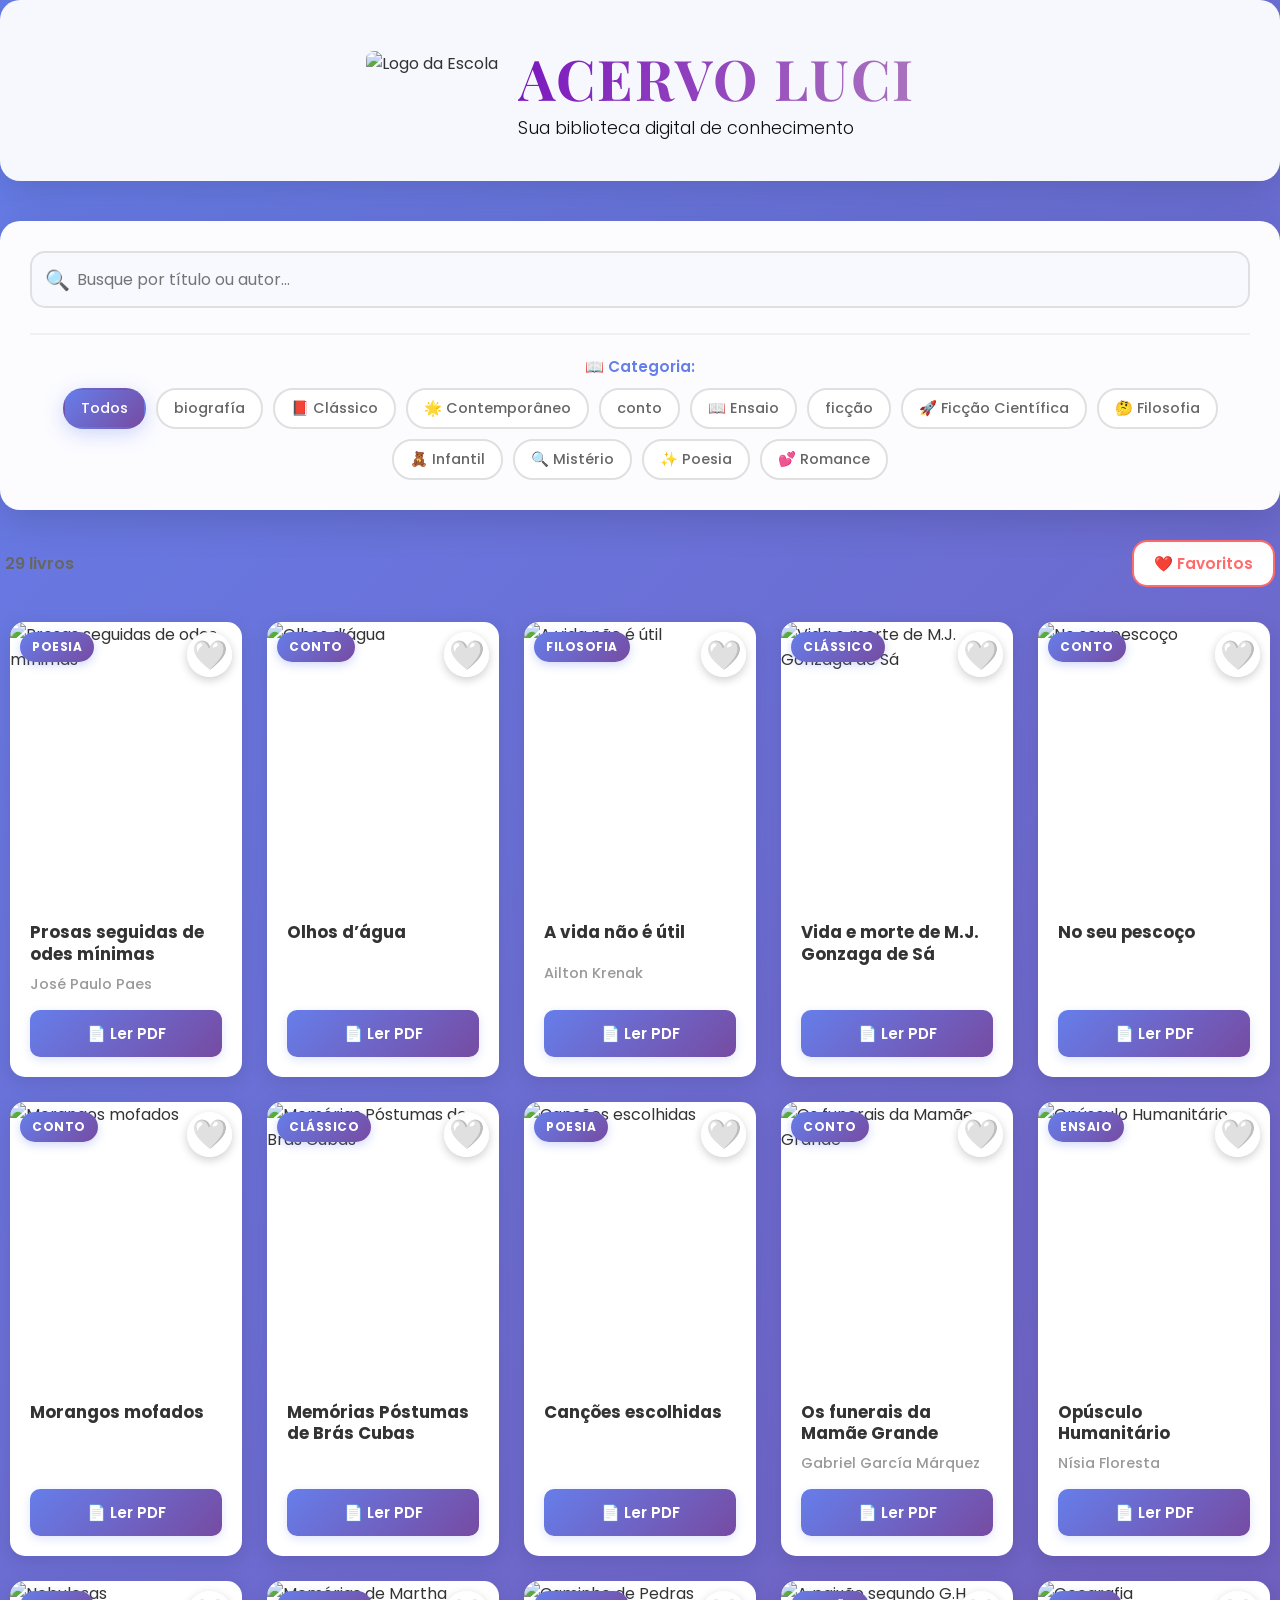
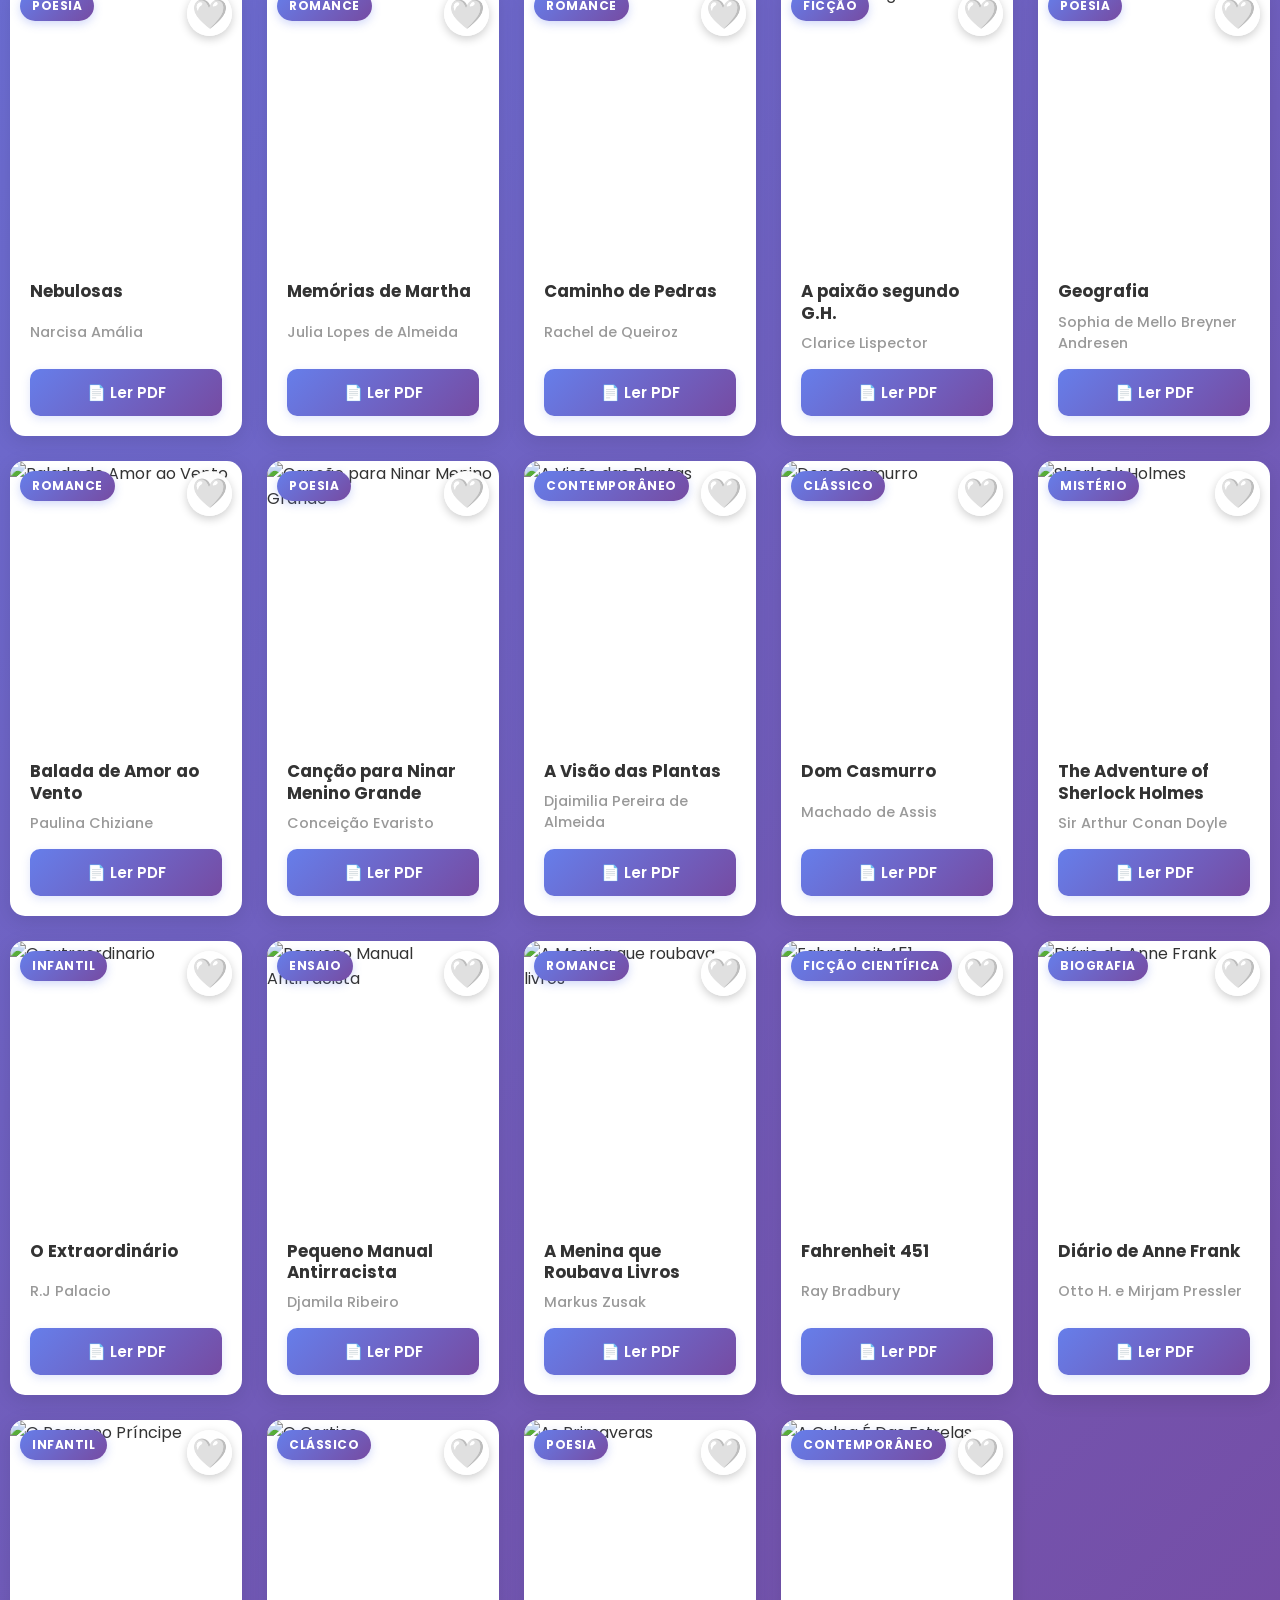
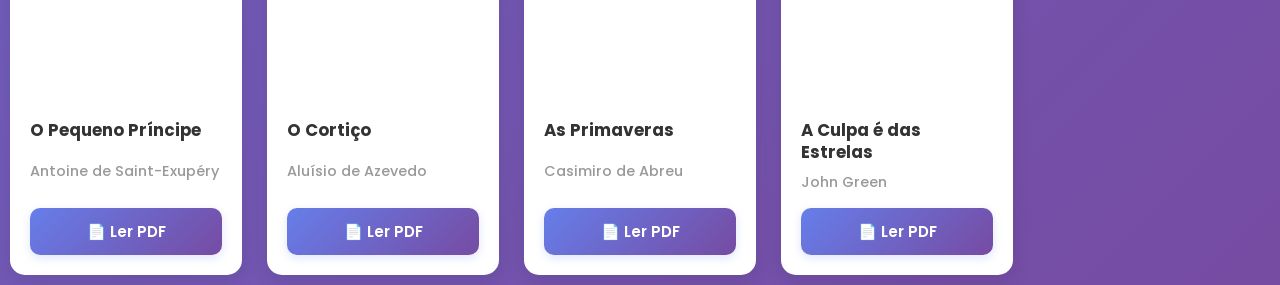
==== index.html @ 34fef502 "Add files via upload" ====
<!DOCTYPE html>
<html lang="pt-br">
  <head>
    <meta charset="UTF-8" />
    <meta name="viewport" content="width=device-width, initial-scale=1.0" />
    <title>Acervo LUCI</title>
    <link rel="preconnect" href="https://fonts.googleapis.com">
    <link rel="preconnect" href="https://fonts.gstatic.com" crossorigin>
    <link href="https://fonts.googleapis.com/css2?family=Poppins:wght@300;400;600;700&family=Playfair+Display:wght@700&display=swap" rel="stylesheet">
    <link rel="stylesheet" href="style.css">
  </head>

  <body>
  <header>
    <div class="header-content">
      
      <img src="https://raw.githubusercontent.com/nicolas-vianapjl/Acervo-Luci/refs/heads/main/Gemini_Generated_Image_53huyq53huyq53hu%20-%20Editado.png" alt="Logo da Escola" class="logo-escola">
      
      <div class="header-text">
        <h1>ACERVO LUCI</h1>
        <p class="subtitle">Sua biblioteca digital de conhecimento</p>
      </div>
    </div>
  </header>

    <main id="main-content">
      <div id="search-filters-container">
        <div id="pp">
          <label for="ph" style="display: none;">Buscar livro</label>
          <span class="search-icon">🔍</span>
          <input type="search" id="ph" placeholder="Busque por título ou autor..." />
        </div>

        <div class="filters-section">
          <div class="filter-group">
            <label>📖 Categoria:</label>
            <div id="category-filters" class="filter-buttons">
              <button class="filter-btn active" data-category="all">Todos</button>
            </div>
          </div>
        </div>
      </div>

      <div id="results-info">
        <span id="results-count">12 livros</span>
        <div class="view-toggle">
          <button id="favorites-toggle" class="favorites-btn">❤️ Favoritos</button>
        </div>
      </div>

      <div class="container-acervo" id="books-container">
        <div class="livro-card" data-category="poesia" data-titulo="Prosas seguidas de odes mínimas" data-autor="José Paulo Paes">
          <button class="favorite-btn">🤍</button>
          <span class="category-badge">Poesia</span>
          <img src="https://m.media-amazon.com/images/I/71EYz0uRGwL._SY522_.jpg" alt="Prosas seguidas de odes mínimas" />
          <div class="livro-info">
            <h3>Prosas seguidas de odes mínimas</h3>
            <p class="author">José Paulo Paes</p>
            <a href="leitor.html?livro=prosas-odes-minimas">
              <button class="pdf-btn">📄 Ler PDF</button>
            </a>
          </div>
        </div>
        
        <div class="livro-card" data-category="conto" data-titulo="Olhos d’água" data-autor="Conceição Evaristo">
          <button class="favorite-btn">🤍</button>
          <span class="category-badge">Conto</span>
          <img src="https://m.media-amazon.com/images/I/414ql7ItreL._SX342_SY445_ML2_.jpg" alt="Olhos d’água" />
          <div class="livro-info">
            <h3>Olhos d’água</h3>
            <a href="leitor.html?livro=olhos-dagua">
              <button class="pdf-btn">📄 Ler PDF</button>
            </a>
          </div>
        </div>
        
        <div class="livro-card" data-category="filosofia" data-titulo="A vida não é útil" data-autor="Ailton Krenak">
          <button class="favorite-btn">🤍</button>
          <span class="category-badge">Filosofia</span>
          <img src="https://m.media-amazon.com/images/I/61psKhD4wfL._SY522_.jpg" alt="A vida não é útil" />
          <div class="livro-info">
            <h3>A vida não é útil</h3>
            <p class="author">Ailton Krenak</p>
            <a href="leitor.html?livro=vida-nao-util">
              <button class="pdf-btn">📄 Ler PDF</button>
            </a>
            </a>
          </div>
        </div>
        
        <div class="livro-card" data-category="clássico" data-titulo="Vida e morte de M.J. Gonzaga de Sá" data-autor="Lima Barreto">
          <button class="favorite-btn">🤍</button>
          <span class="category-badge">Clássico</span>
          <img src="https://m.media-amazon.com/images/I/41R0T+xKAeL._SY445_SX342_ML2_.jpg" alt="Vida e morte de M.J. Gonzaga de Sá" />
          <div class="livro-info">
            <h3>Vida e morte de M.J. Gonzaga de Sá</h3>
            <a href="leitor.html?livro=gonzaga-de-sa">
              <button class="pdf-btn">📄 Ler PDF</button>
            </a>
          </div>
        </div>
        
        <div class="livro-card" data-category="conto" data-titulo="No seu pescoço" data-autor="Chimamanda Ngozi Adichie">
          <button class="favorite-btn">🤍</button>
          <span class="category-badge">Conto</span>
          <img src="https://m.media-amazon.com/images/I/61GuJhsy3TL._SY522_.jpg" alt="No seu pescoço" />
          <div class="livro-info">
            <h3>No seu pescoço</h3>
            <a href="leitor.html?livro=no-seu-pescoco">
              <button class="pdf-btn">📄 Ler PDF</button>
            </a>
          </div>
        </div>
        
        <div class="livro-card" data-category="conto" data-titulo="Morangos mofados" data-autor="Caio Fernando Abreu">
          <button class="favorite-btn">🤍</button>
          <span class="category-badge">Conto</span>
          <img src="https://guiadoestudante.abril.com.br/wp-content/uploads/sites/4/2024/04/morangos-mofados.jpg?quality=70&strip=info&w=1000" alt="Morangos mofados" />
          <div class="livro-info">
            <h3>Morangos mofados</h3>
            <a href="leitor.html?livro=morangos-mofados">
              <button class="pdf-btn">📄 Ler PDF</button>
              </a>
          </div>
        </div>
        
        <div class="livro-card" data-category="clássico" data-titulo="Memórias Póstumas de Brás Cubas" data-autor="Machado de Assis">
          <button class="favorite-btn">🤍</button>
          <span class="category-badge">Clássico</span>
          <img src="https://m.media-amazon.com/images/I/71OL9RU2tJL._SY522_.jpg" alt="Memórias Póstumas de Brás Cubas" />
          <div class="livro-info">
            <h3>Memórias Póstumas de Brás Cubas</h3>
            <a href="leitor.html?livro=bras-cubas">
              <button class="pdf-btn">📄 Ler PDF</button>
              </a>
          </div>
        </div>
        
        <div class="livro-card" data-category="poesia" data-titulo="Canções escolhidas" data-autor="Paulo César Pinheiro">
          <button class="favorite-btn">🤍</button>
          <span class="category-badge">Poesia</span>
          <img src="https://blogger.googleusercontent.com/img/b/R29vZ2xl/AVvXsEj6E2V04zqQy1jITueHRdzxk3H5sryBW9v0XUooX6wiLcQIoKjZzTZvF1lUgK1qDGdLb1Cmx6-K8kFuiO_wo1pJ5368hrJPIP1veSXcQ6vc3ikN5c52pB8bfjhSaOAhiSF5ObWSO9JIfykID6aYvug18quOzzNnpCyr6x8hwkOmXm44-6HXS7tnEj1VfT4/w1200-h630-p-k-no-nu/Can%C3%A7%C3%B5es%20Escolhida%20-%20Cartola.png" alt="Canções escolhidas" />
          <div class="livro-info">
            <h3>Canções escolhidas</h3>
            <a href="leitor.html?livro=cancoes-escolhidas">
              <button class="pdf-btn">📄 Ler PDF</button>
              </a>
          </div>
        </div>
        
        <div class="livro-card" data-category="conto" data-titulo="Os funerais da Mamãe Grande" data-autor="Gabriel García Márquez">
          <button class="favorite-btn">🤍</button>
          <span class="category-badge">Conto</span>
          <img src="https://m.media-amazon.com/images/I/51Fi3zztN9L._SY445_SX342_QL70_ML2_.jpg" alt="Os funerais da Mamãe Grande" />
          <div class="livro-info">
            <h3>Os funerais da Mamãe Grande</h3>
            <p class="author">Gabriel García Márquez</p>
            <button class="pdf-btn">📄 Ler PDF</button>
          </div>
        </div>

        <div class="livro-card" data-category="ensaio" data-titulo="Opúsculo Humanitário" data-autor="Nísia Floresta">
          <button class="favorite-btn">🤍</button>
          <span class="category-badge">Ensaio</span>
          <img src="https://m.media-amazon.com/images/I/610aNquhBNL._SY522_.jpg" alt="Opúsculo Humanitário" />
          <div class="livro-info">
            <h3>Opúsculo Humanitário</h3>
            <p class="author">Nísia Floresta</p>
            <button class="pdf-btn">📄 Ler PDF</button>
          </div>
        </div>
        
        <div class="livro-card" data-category="poesia" data-titulo="Nebulosas" data-autor="Narcisa Amália">
          <button class="favorite-btn">🤍</button>
          <span class="category-badge">Poesia</span>
          <img src="https://m.media-amazon.com/images/I/61m7VGxYw9L._SY522_.jpg" alt="Nebulosas" />
          <div class="livro-info">
            <h3>Nebulosas</h3>
            <p class="author">Narcisa Amália</p>
            <button class="pdf-btn">📄 Ler PDF</button>
          </div>
        </div>
        
        <div class="livro-card" data-category="romance" data-titulo="Memórias de Martha" data-autor="Julia Lopes de Almeida">
          <button class="favorite-btn">🤍</button>
          <span class="category-badge">Romance</span>
          <img src="https://m.media-amazon.com/images/I/81Aw9rKdNuL._SY522_.jpg" alt="Memórias de Martha" />
          <div class="livro-info">
            <h3>Memórias de Martha</h3>
            <p class="author">Julia Lopes de Almeida</p>
            <button class="pdf-btn">📄 Ler PDF</button>
          </div>
        </div>
        
        <div class="livro-card" data-category="romance" data-titulo="Caminho de Pedras" data-autor="Rachel de Queiroz">
          <button class="favorite-btn">🤍</button>
          <span class="category-badge">Romance</span>
          <img src="https://m.media-amazon.com/images/I/718Cw8G6OmL._SY522_.jpg" alt="Caminho de Pedras" />
          <div class="livro-info">
            <h3>Caminho de Pedras</h3>
            <p class="author">Rachel de Queiroz</p>
            <button class="pdf-btn">📄 Ler PDF</button>
          </div>
        </div>
        
        <div class="livro-card" data-category="ficção" data-titulo="A paixão segundo G.H." data-autor="Clarice Lispector">
          <button class="favorite-btn">🤍</button>
          <span class="category-badge">Ficção</span>
          <img src="https://m.media-amazon.com/images/I/51dK1zKEvGL._SY522_.jpg" alt="A paixão segundo G.H." />
          <div class="livro-info">
            <h3>A paixão segundo G.H.</h3>
            <p class="author">Clarice Lispector</p>
            <button class="pdf-btn">📄 Ler PDF</button>
          </div>
        </div>
        
        <div class="livro-card" data-category="poesia" data-titulo="Geografia" data-autor="Sophia de Mello Breyner Andresen">
          <button class="favorite-btn">🤍</button>
          <span class="category-badge">Poesia</span>
          <img src="https://m.media-amazon.com/images/I/41qz+Qsw8tL.jpg" alt="Geografia" />
          <div class="livro-info">
            <h3>Geografia</h3>
            <p class="author">Sophia de Mello Breyner Andresen</p>
            <button class="pdf-btn">📄 Ler PDF</button>
          </div>
        </div>
        
        <div class="livro-card" data-category="romance" data-titulo="Balada de Amor ao Vento" data-autor="Paulina Chiziane">
          <button class="favorite-btn">🤍</button>
          <span class="category-badge">Romance</span>
          <img src="https://m.media-amazon.com/images/I/41a2mUvekiL._SY445_SX342_ML2_.jpg" alt="Balada de Amor ao Vento" />
          <div class="livro-info">
            <h3>Balada de Amor ao Vento</h3>
            <p class="author">Paulina Chiziane</p>
            <button class="pdf-btn">📄 Ler PDF</button>
          </div>
        </div>
        
        <div class="livro-card" data-category="poesia" data-titulo="Canção para Ninar Menino Grande" data-autor="Conceição Evaristo">
          <button class="favorite-btn">🤍</button>
          <span class="category-badge">Poesia</span>
          <img src="https://m.media-amazon.com/images/I/61u-HWzo8nL._SY522_.jpg" alt="Canção para Ninar Menino Grande" />
          <div class="livro-info">
            <h3>Canção para Ninar Menino Grande</h3>
            <p class="author">Conceição Evaristo</p>
            <button class="pdf-btn">📄 Ler PDF</button>
          </div>
        </div>
        
        <div class="livro-card" data-category="contemporâneo" data-titulo="A Visão das Plantas" data-autor="Djaimilia Pereira de Almeida">
          <button class="favorite-btn">🤍</button>
          <span class="category-badge">Contemporâneo</span>
          <img src="https://imgv2-2-f.scribdassets.com/img/document/846645757/original/b210e60fa5/1?v=1" alt="A Visão das Plantas" />
          <div class="livro-info">
            <h3>A Visão das Plantas</h3>
            <p class="author">Djaimilia Pereira de Almeida</p>
            <button class="pdf-btn">📄 Ler PDF</button>
          </div>
        </div>
      <div class="livro-card" data-category="clássico" data-titulo="Dom Casmurro" data-autor="Machado de Assis">
        <button class="favorite-btn" title="Adicionar aos favoritos">🤍</button>
        <span class="category-badge">Clássico</span>
        <img src="https://tocalivros.s3.amazonaws.com/images/audiolivros/200/d/o/dom-casmurro-machado-de-assis-1048332.jpg" alt="Dom Casmurro" />
        <div class="livro-info">
          <h3>Dom Casmurro</h3>
          <p class="author">Machado de Assis</p>
          <a href="https://www.curso-objetivo.br/vestibular/assets/download/obras-literarias/machado-de-assis/dom-casmurro.pdf" target="_blank">
            <button class="pdf-btn">📄 Ler PDF</button>
          </a>
        </div>
      </div>
      <div class="livro-card" data-category="mistério" data-titulo="The Adventure of Sherlock Holmes" data-autor="Sir Arthur Conan Doyle">
        <button class="favorite-btn" title="Adicionar aos favoritos">🤍</button>
        <span class="category-badge">Mistério</span>
        <img src="https://encrypted-tbn0.gstatic.com/images?q=tbn:ANd9GcSGjyhtefrpsByXagOsukD6IX8NjF3xqDlxQw&s" alt="Sherlock Holmes" />
        <div class="livro-info">
          <h3>The Adventure of Sherlock Holmes</h3>
          <p class="author">Sir Arthur Conan Doyle</p>
          <a href="https://kbook.com.br/wp-content/files_mf/asaventurasdesherlockholmes.pdf" target="_blank">
            <button class="pdf-btn">📄 Ler PDF</button>
          </a>
        </div>
      </div>

      <div class="livro-card" data-category="infantil" data-titulo="O Extraordinário" data-autor="R.J Palacio">
        <button class="favorite-btn" title="Adicionar aos favoritos">🤍</button>
        <span class="category-badge">Infantil</span>
        <img src="https://www.baixelivros.com.br/media/2019/04/extraordinario.jpg" alt="O extraordinario" />
        <div class="livro-info">
          <h3>O Extraordinário</h3>
          <p class="author">R.J Palacio</p>
          <a href="https://ima-rs.com.br/wp-content/uploads/2018/11/8o.-ano-Extraordinário-R.-J.-Palacio.pdf" target="_blank">
            <button class="pdf-btn">📄 Ler PDF</button>
          </a>
        </div>
      </div>

      <div class="livro-card" data-category="ensaio" data-titulo="Pequeno Manual Antirracista" data-autor="Djamila Ribeiro">
        <button class="favorite-btn" title="Adicionar aos favoritos">🤍</button>
        <span class="category-badge">Ensaio</span>
        <img src="https://i.zst.com.br/thumbs/12/1/31/1156782445.jpg" alt="Pequeno Manual Antirracista" />
        <div class="livro-info">
          <h3>Pequeno Manual Antirracista</h3>
          <p class="author">Djamila Ribeiro</p>
          <a href="leitor.html?livro=manual-antirracista">
            <button class="pdf-btn">📄 Ler PDF</button>
          </a>
        </div>
      </div>

      <div class="livro-card" data-category="romance" data-titulo="A Menina que Roubava Livros" data-autor="Markus Zusak">
        <button class="favorite-btn" title="Adicionar aos favoritos">🤍</button>
        <span class="category-badge">Romance</span>
        <img src="https://blogger.googleusercontent.com/img/b/R29vZ2xl/AVvXsEh0h_ujij0KriUhcJNrHTpULs_75mDskbeE7jMJbvOXMi7Rm9XZIUa9GW-NegsnRUrozVthF1sMAa5DEbYshGzQzBSTkjyekLuPRIofqTe9l5UI8jUkRQ32d_GkvDqE3FrwgSUPAXK0c3k/s1600/a_menina_que_roubava_livros.jpg" alt="A Menina que roubava livros" />
        <div class="livro-info">
          <h3>A Menina que Roubava Livros</h3>
          <p class="author">Markus Zusak</p>
          <a href="https://docs.google.com/file/d/0BxnyD0AkGuejVWhRRDhCblNHQm8/edit?pli=1&resourcekey=0-d9St1_DH1yXLOODADYHvqA" target="_blank">
            <button class="pdf-btn">📄 Ler PDF</button>
          </a>
        </div>
      </div>

      <div class="livro-card" data-category="ficção-científica" data-titulo="Fahrenheit 451" data-autor="Ray Bradbury">
        <button class="favorite-btn" title="Adicionar aos favoritos">🤍</button>
        <span class="category-badge">Ficção Científica</span>
        <img src="https://m.media-amazon.com/images/I/51tAD6LyZ-L._AC_UF1000,1000_QL80_.jpg" alt="Fahrenheit 451" />
        <div class="livro-info">
          <h3>Fahrenheit 451</h3>
          <p class="author">Ray Bradbury</p>
          <a href="https://letrasufpr.wordpress.com/wp-content/uploads/2016/08/fahrenheit-451-ray-bradbury.pdf" target="_blank">
            <button class="pdf-btn">📄 Ler PDF</button>
          </a>
        </div>
      </div>

      <div class="livro-card" data-category="biografía" data-titulo="Diário de Anne Frank" data-autor="Otto H. e Mirjam Pressler">
        <button class="favorite-btn" title="Adicionar aos favoritos">🤍</button>
        <span class="category-badge">Biografia</span>
        <img src="https://cdn.record.com.br/wp-content/uploads/2019/06/26040055/3954.jpeg" alt="Diário de Anne Frank" />
        <div class="livro-info">
          <h3>Diário de Anne Frank</h3>
          <p class="author">Otto H. e Mirjam Pressler</p>
          <a href="https://konektacommerce.nyc3.cdn.digitaloceanspaces.com/TEXT_SAMPLE_CONTENT/diario-de-anne-frank-edicao-luxo-237862-1.pdf" target="_blank">
            <button class="pdf-btn">📄 Ler PDF</button>
          </a>
        </div>
      </div>


      <div class="livro-card" data-category="infantil" data-titulo="O Pequeno Príncipe" data-autor="Antoine de Saint-Exupéry">
        <button class="favorite-btn" title="Adicionar aos favoritos">🤍</button>
        <span class="category-badge">Infantil</span>
        <img src="https://media3.ubook.com/catalog/ebook-cover-image/1096739/400x600/1096739-2308301211-o-pequeno-principe.jpg" alt="O Pequeno Príncipe" />
        <div class="livro-info">
          <h3>O Pequeno Príncipe</h3>
          <p class="author">Antoine de Saint-Exupéry</p>
          <a href="https://www.angatuba.sp.gov.br/public/admin/globalarq/uploads/files/O%20PEQUENO%20PRÍNCIPE%20-%207º%20ANOS.pdf" target="_blank">
            <button class="pdf-btn">📄 Ler PDF</button>
          </a>
        </div>
      </div>
    

      <div class="livro-card" data-category="clássico" data-titulo="O Cortiço" data-autor="Aluísio de Azevedo">
        <button class="favorite-btn" title="Adicionar aos favoritos">🤍</button>
        <span class="category-badge">Clássico</span>
        <img src="https://www.baixelivros.com.br/media/2020/03/o-cortico.jpg" alt="O Cortiço" />
        <div class="livro-info">
          <h3>O Cortiço</h3>
          <p class="author">Aluísio de Azevedo</p>
          <a href="http://www.culturatura.com.br/obras/O%20Cortiço.pdf" target="_blank">
            <button class="pdf-btn">📄 Ler PDF</button>
          </a>
        </div>
      </div>


      <div class="livro-card" data-category="poesia" data-titulo="As Primaveras" data-autor="Casimiro de Abreu">
        <button class="favorite-btn" title="Adicionar aos favoritos">🤍</button>
        <span class="category-badge">Poesia</span>
        <img src="https://http2.mlstatic.com/D_NQ_NP_2X_804345-MLU74109537228_012024-F.webp" alt="As Primaveras" />
        <div class="livro-info">
          <h3>As Primaveras</h3>
          <p class="author">Casimiro de Abreu</p>
          <a href="http://www.culturatura.com.br/obras/as%20primaveras.pdf" target="_blank">
            <button class="pdf-btn">📄 Ler PDF</button>
          </a>
        </div>
      </div>

      <div class="livro-card" data-category="contemporâneo" data-titulo="A Culpa é das Estrelas" data-autor="John Green">
        <button class="favorite-btn" title="Adicionar aos favoritos">🤍</button>
        <span class="category-badge">Contemporâneo</span>
        <img src="https://upload.wikimedia.org/wikipedia/pt/thumb/a/a9/The_Fault_in_Our_Stars.jpg/250px-The_Fault_in_Our_Stars.jpg" alt="A Culpa É Das Estrelas" />
        <div class="livro-info">
          <h3>A Culpa é das Estrelas</h3>
          <p class="author">John Green</p>
          <a href="https://8cdb81bf10.clvaw-cdnwnd.com/08446dbb9556d3060026f9b3265218ca/200008250-bc78dbc78f/A%20culpa%20é%20das%20Estrelas%20-%20John_Green.pdf" target="_blank">
            <button class="pdf-btn">📄 Ler PDF</button>
          </a>
        </div>
      </div>
      </div>
    </main>

    <div id="notification" class="notification"></div>

    <script src="script.js"></script> 
  </body>
</html>
---- style.css ----
* {
  margin: 0;
  padding: 0;
  box-sizing: border-box;
}

html {
  min-height: 100%;
}

body {
  display: flex;
  flex-direction: column;
  min-height: 100vh;
  margin: 0;
  font-family: "Poppins", sans-serif;
  background: linear-gradient(135deg, #667eea 0%, #764ba2 100%);
  color: #333;
}

.page-wrapper {
  flex: 1;
  padding: 20px;
}

main#main-content {
  flex: 1;
}

footer {
  width: 100%;
  text-align: center;
  padding: 18px 20px;
  background: linear-gradient(to right, #9f74d7, #7e1dde);
  color: #444;
  border-top: 1px solid rgba(0, 0, 0, 0.08);
}

.footer-wrapper {
  display: flex;
  flex-direction: column;
  gap: 4px;
  align-items: center;
  justify-content: center;
  max-width: 1000px;
  margin: 0 auto;
}

.footer-wrapper p {
  margin: 0;
  font-family: "Times New Roman", Times, serif;
  font-size: 1.4rem;
  font-weight: 700;
  color: #0a0a0a;
}

.footer-wrapper span {
  font-size: 0.9rem;
  font-family: cursive;
  color: #0a0a0a;
}

/* HEADER */
header {
  background: rgba(255, 255, 255, 0.95);
  border-radius: 20px;
  padding: 40px 20px;
  margin-bottom: 40px;
  box-shadow: 0 10px 40px rgba(0, 0, 0, 0.15);
  text-align: center;
  backdrop-filter: blur(10px);
}

.header-content h1 {
  font-family: "Playfair Display", serif;
  font-size: clamp(2rem, 5vw, 3.5rem);
  margin-bottom: 10px;
  letter-spacing: 2px;
  background: linear-gradient(to right, #7c19be, #aa73bd); 
  -webkit-background-clip: text;
  background-clip: text;

  
  -webkit-text-fill-color: transparent;
  color: transparent; 
}

.subtitle {
  color: #100f0f;
  font-size: 1.1rem;
  font-weight: 300;
}

/* MAIN CONTENT */
#main-content {
  max-width: 1400px;
  margin: 0 auto;
}

/* SEARCH E FILTERS CONTAINER */
#search-filters-container {
  background: rgba(255, 255, 255, 0.98);
  border-radius: 20px;
  padding: 30px;
  margin-bottom: 30px;
  box-shadow: 0 10px 40px rgba(0, 0, 0, 0.15);
  backdrop-filter: blur(10px);
}

#pp {
  position: relative;
  display: flex;
  align-items: center;
  margin-bottom: 25px;
}

input#ph {
  width: 100%;
  padding: 14px 15px 14px 45px;
  border: 2px solid #e0e0e0;
  border-radius: 15px;
  font-size: 1rem;
  font-family: "Poppins", sans-serif;
  transition: all 0.3s ease;
  background-color: #f8f9ff;
}

input#ph:hover {
  border-color: #667eea;
  box-shadow: 0 5px 20px rgba(102, 126, 234, 0.1);
}

input#ph:focus {
  outline: none;
  border-color: #667eea;
  box-shadow: 0 0 0 4px rgba(102, 126, 234, 0.2);
  background-color: white;
}

.search-icon {
  position: absolute;
  left: 15px;
  font-size: 20px;
  pointer-events: none;
  transition: transform 0.3s ease;
}

input#ph:focus ~ .search-icon,
input#ph:not(:placeholder-shown) ~ .search-icon {
  animation: rotacaoBusca 0.6s ease-in-out;
}

@keyframes rotacaoBusca {
  0% {
    transform: rotate(0deg) scale(1);
  }
  50% {
    transform: rotate(-20deg) scale(1.15);
  }
  100% {
    transform: rotate(0deg) scale(1);
  }
}

/* FILTERS SECTION */
.filters-section {
  display: flex;
  flex-wrap: wrap;
  gap: 30px;
  padding-top: 20px;
  border-top: 2px solid #f0f0f0;
  justify-content: center;
}

.filter-group,
.sort-group {
  display: flex;
  flex-direction: column;
  gap: 10px;
  flex: 1;
  min-width: 250px;
  align-items: center;
}

.filter-group label,
.sort-group label {
  font-weight: 600;
  color: #667eea;
  font-size: 0.95rem;
}

.filter-buttons {
  display: flex;
  flex-wrap: wrap;
  gap: 10px;
  justify-content: center;
}

.filter-btn {
  padding: 8px 16px;
  border: 2px solid #e0e0e0;
  border-radius: 20px;
  background: white;
  color: #666;
  font-family: "Poppins", sans-serif;
  font-weight: 500;
  cursor: pointer;
  transition: all 0.3s ease;
  font-size: 0.9rem;
}

.filter-btn:hover {
  border-color: #667eea;
  color: #667eea;
  transform: translateY(-2px);
}

.filter-btn.active {
  background: linear-gradient(135deg, #667eea 0%, #764ba2 100%);
  color: white;
  border-color: transparent;
  box-shadow: 0 5px 20px rgba(102, 126, 234, 0.3);
}

#sort-select {
  padding: 10px 15px;
  border: 2px solid #e0e0e0;
  border-radius: 10px;
  background: white;
  font-family: "Poppins", sans-serif;
  font-size: 0.95rem;
  cursor: pointer;
  transition: all 0.3s ease;
  color: #333;
}

#sort-select:hover,
#sort-select:focus {
  border-color: #667eea;
  outline: none;
  box-shadow: 0 5px 15px rgba(102, 126, 234, 0.15);
}

/* RESULTS INFO */
#results-info {
  display: flex;
  justify-content: space-between;
  align-items: center;
  margin-bottom: 25px;
  padding: 0 5px;
}

#results-count {
  color: #666;
  font-weight: 600;
  font-size: 1rem;
}

.view-toggle {
  display: flex;
  gap: 10px;
}

.favorites-btn {
  padding: 10px 20px;
  border: 2px solid #ff6b6b;
  border-radius: 15px;
  background: white;
  color: #ff6b6b;
  font-family: "Poppins", sans-serif;
  font-weight: 600;
  cursor: pointer;
  transition: all 0.3s ease;
  font-size: 0.95rem;
}

.favorites-btn:hover {
  background: #ff6b6b;
  color: white;
  box-shadow: 0 5px 20px rgba(255, 107, 107, 0.3);
  transform: translateY(-2px);
}

.favorites-btn.active {
  background: #ff6b6b;
  color: white;
}

/* CONTAINER DE LIVROS */
.container-acervo {
  display: grid;
  grid-template-columns: repeat(auto-fill, minmax(220px, 1fr));
  gap: 25px;
  padding: 10px;
}

/* CARD DE LIVRO */
.livro-card {
  background: white;
  border-radius: 15px;
  overflow: hidden;
  box-shadow: 0 5px 20px rgba(0, 0, 0, 0.1);
  transition: all 0.4s cubic-bezier(0.34, 1.56, 0.64, 1);
  position: relative;
  display: flex;
  flex-direction: column;
  height: 100%;
  cursor: pointer;
}

.livro-card:hover {
  transform: translateY(-12px) scale(1.02);
  box-shadow: 0 15px 40px rgba(102, 126, 234, 0.25);
}

.livro-card:hover img {
  transform: scale(1.1);
  filter: brightness(0.85);
}

/* FAVORITE BUTTON */
.favorite-btn {
  position: absolute;
  top: 10px;
  right: 10px;
  border: none;
  background: rgba(255, 255, 255, 0.95);
  font-size: 1.8rem;
  cursor: pointer;
  border-radius: 50%;
  width: 45px;
  height: 45px;
  display: flex;
  align-items: center;
  justify-content: center;
  z-index: 10;
  transition: all 0.3s ease;
  box-shadow: 0 3px 10px rgba(0, 0, 0, 0.2);
  backdrop-filter: blur(5px);
}

.favorite-btn:hover {
  transform: scale(1.2);
  animation: heartBeat 0.3s ease;
}

.favorite-btn.favorited {
  animation: heartPop 0.4s ease;
}

@keyframes heartBeat {
  0%,
  100% {
    transform: scale(1.2);
  }
  50% {
    transform: scale(1.35);
  }
}

@keyframes heartPop {
  0% {
    transform: scale(0.8);
  }
  50% {
    transform: scale(1.3);
  }
  100% {
    transform: scale(1);
  }
}

/* CATEGORY BADGE */
.category-badge {
  position: absolute;
  top: 10px;
  left: 10px;
  background: linear-gradient(135deg, #667eea 0%, #764ba2 100%);
  color: white;
  padding: 6px 12px;
  border-radius: 20px;
  font-size: 0.75rem;
  font-weight: 700;
  text-transform: uppercase;
  letter-spacing: 0.5px;
  z-index: 5;
  box-shadow: 0 3px 10px rgba(102, 126, 234, 0.3);
}

/* IMAGEM */
.livro-card img {
  width: 100%;
  height: 280px;
  object-fit: cover;
  transition: all 0.4s ease;
}

/* INFO */
.livro-info {
  padding: 20px;
  flex-grow: 1;
  display: flex;
  flex-direction: column;
  justify-content: space-between;
}

.livro-info h3 {
  font-size: 1.05rem;
  color: #333;
  margin-bottom: 8px;
  line-height: 1.3;
  font-weight: 700;
}

.livro-info .author {
  color: #999;
  font-size: 0.9rem;
  margin-bottom: 15px;
  font-weight: 500;
}

.livro-info a {
  text-decoration: none;
}

.pdf-btn {
  width: 100%;
  padding: 12px;
  border: none;
  border-radius: 10px;
  background: linear-gradient(135deg, #667eea 0%, #764ba2 100%);
  color: white;
  font-family: "Poppins", sans-serif;
  font-weight: 600;
  cursor: pointer;
  transition: all 0.3s ease;
  font-size: 0.95rem;
  box-shadow: 0 3px 10px rgba(102, 126, 234, 0.2);
}

.pdf-btn:hover {
  transform: translateY(-3px);
  box-shadow: 0 8px 25px rgba(102, 126, 234, 0.4);
}

.pdf-btn:active {
  transform: translateY(-1px);
}

/* MENSAGEM SEM RESULTADOS */
#sem-resultados,
.no-results {
  grid-column: 1 / -1;
  text-align: center;
  padding: 60px 20px;
  color: #999;
  font-size: 1.2rem;
  background: rgba(255, 255, 255, 0.5);
  border-radius: 15px;
  animation: fadeIn 0.4s ease;
}

@keyframes fadeIn {
  from {
    opacity: 0;
    transform: translateY(10px);
  }
  to {
    opacity: 1;
    transform: translateY(0);
  }
}

/* NOTIFICATION */
.notification {
  position: fixed;
  bottom: 20px;
  right: 20px;
  background: rgba(0, 0, 0, 0.9);
  color: white;
  padding: 15px 25px;
  border-radius: 50px;
  font-weight: 600;
  z-index: 1000;
  opacity: 0;
  transition: all 0.3s ease;
  pointer-events: none;
  box-shadow: 0 5px 20px rgba(0, 0, 0, 0.3);
}

.notification.show {
  opacity: 1;
  animation: slideIn 0.3s ease;
}

@keyframes slideIn {
  from {
    transform: translateX(400px);
  }
  to {
    transform: translateX(0);
  }
}

/* RESPONSIVIDADE */
@media (max-width: 768px) {
  .header-content h1 {
    font-size: 2rem;
  }

  #search-filters-container {
    padding: 20px;
  }

  .filters-section {
    flex-direction: column;
    gap: 15px;
  }

  .filter-group,
  .sort-group {
    min-width: 100%;
  }

  .container-acervo {
    grid-template-columns: repeat(auto-fill, minmax(180px, 1fr));
    gap: 15px;
    padding: 5px;
  }

  .livro-card img {
    height: 240px;
  }

  .livro-info {
    padding: 15px;
  }

  .livro-info h3 {
    font-size: 0.95rem;
  }

  .pdf-btn {
    padding: 10px;
    font-size: 0.9rem;
  }

  #results-info {
    flex-direction: column;
    gap: 15px;
    align-items: flex-start;
  }

  .favorites-btn {
    width: 100%;
  }
}

@media (max-width: 480px) {
  body {
    padding: 10px;
  }

  header {
    padding: 25px 15px;
    border-radius: 15px;
  }

  .header-content h1 {
    font-size: 1.5rem;
  }

  .subtitle {
    font-size: 0.95rem;
  }

  #search-filters-container {
    padding: 15px;
    border-radius: 15px;
  }

  input#ph {
    font-size: 1rem;
    padding: 12px 12px 12px 40px;
  }

  .filter-buttons {
    gap: 8px;
  }

  .filter-btn {
    padding: 6px 12px;
    font-size: 0.85rem;
  }

  .container-acervo {
    grid-template-columns: repeat(auto-fill, minmax(150px, 1fr));
    gap: 12px;
  }

  .livro-card img {
    height: 200px;
  }

  .category-badge {
    font-size: 0.65rem;
    padding: 4px 8px;
  }

  .favorite-btn {
    width: 40px;
    height: 40px;
    font-size: 1.5rem;
  }

  .notification {
    bottom: 10px;
    right: 10px;
    left: 10px;
    padding: 12px 20px;
    font-size: 0.9rem;
  }
}

/* HIDDEN CLASS */
.hidden {
  display: none !important;
}

/* Faz com que o conteúdo do header fique em linha */
.header-content {
  display: flex;
  align-items: center; /* Alinha verticalmente ao centro */
  justify-content: center; /* Centraliza o bloco todo na tela */
  gap: 20px; /* Espaço entre a imagem e o texto */
}

/* Ajusta o tamanho da imagem da escola */
.logo-escola {
  height: 80px; /* Ajuste a altura conforme necessário */
  width: auto; /* Mantém a proporção da imagem */
  border-radius: 8px; /* Opcional: arredonda os cantos */
}

/* Garante que o texto fique empilhado (Título em cima, subtítulo embaixo) */
.header-text {
  display: flex;
  flex-direction: column;
  align-items: flex-start; /* Alinha o texto à esquerda em relação ao logo */
}

/* Remove margens padrão que podem desalinhá-los */
.header-text h1,
.header-text p {
  margin: 0;
}
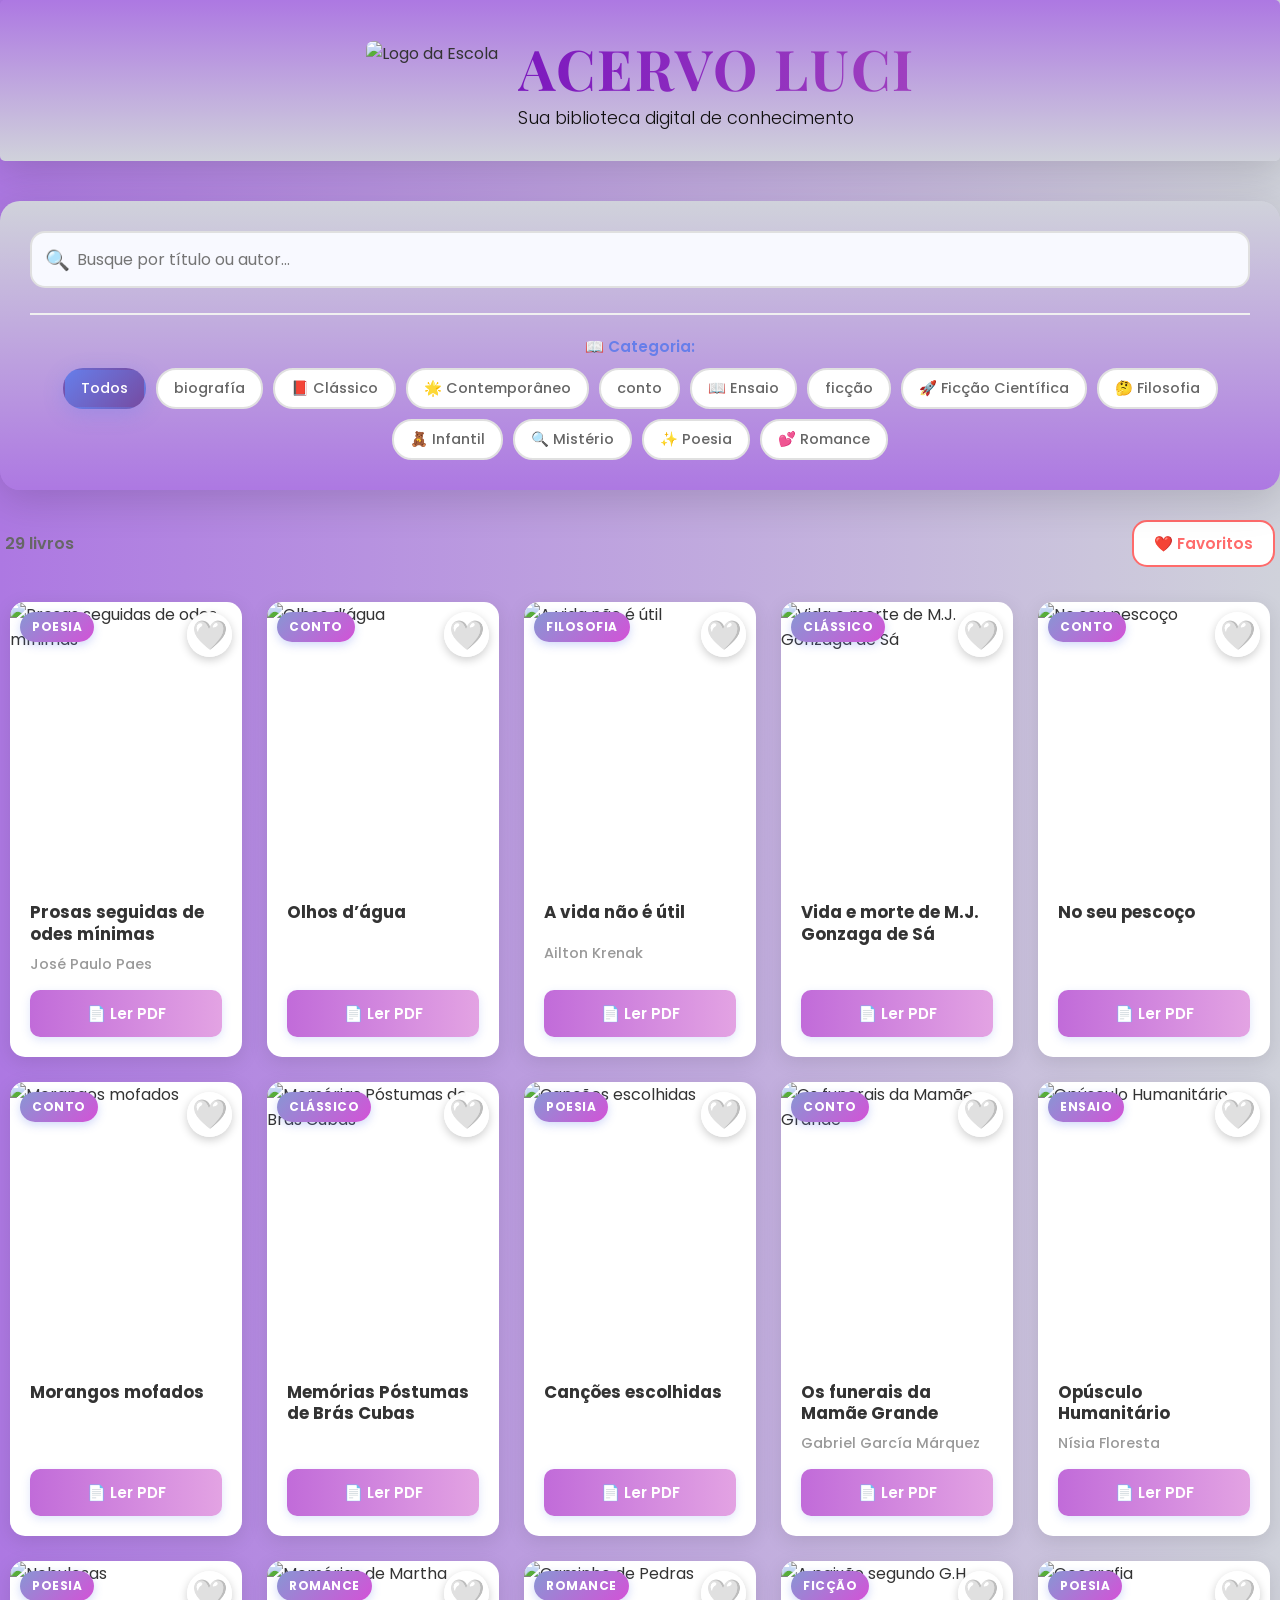
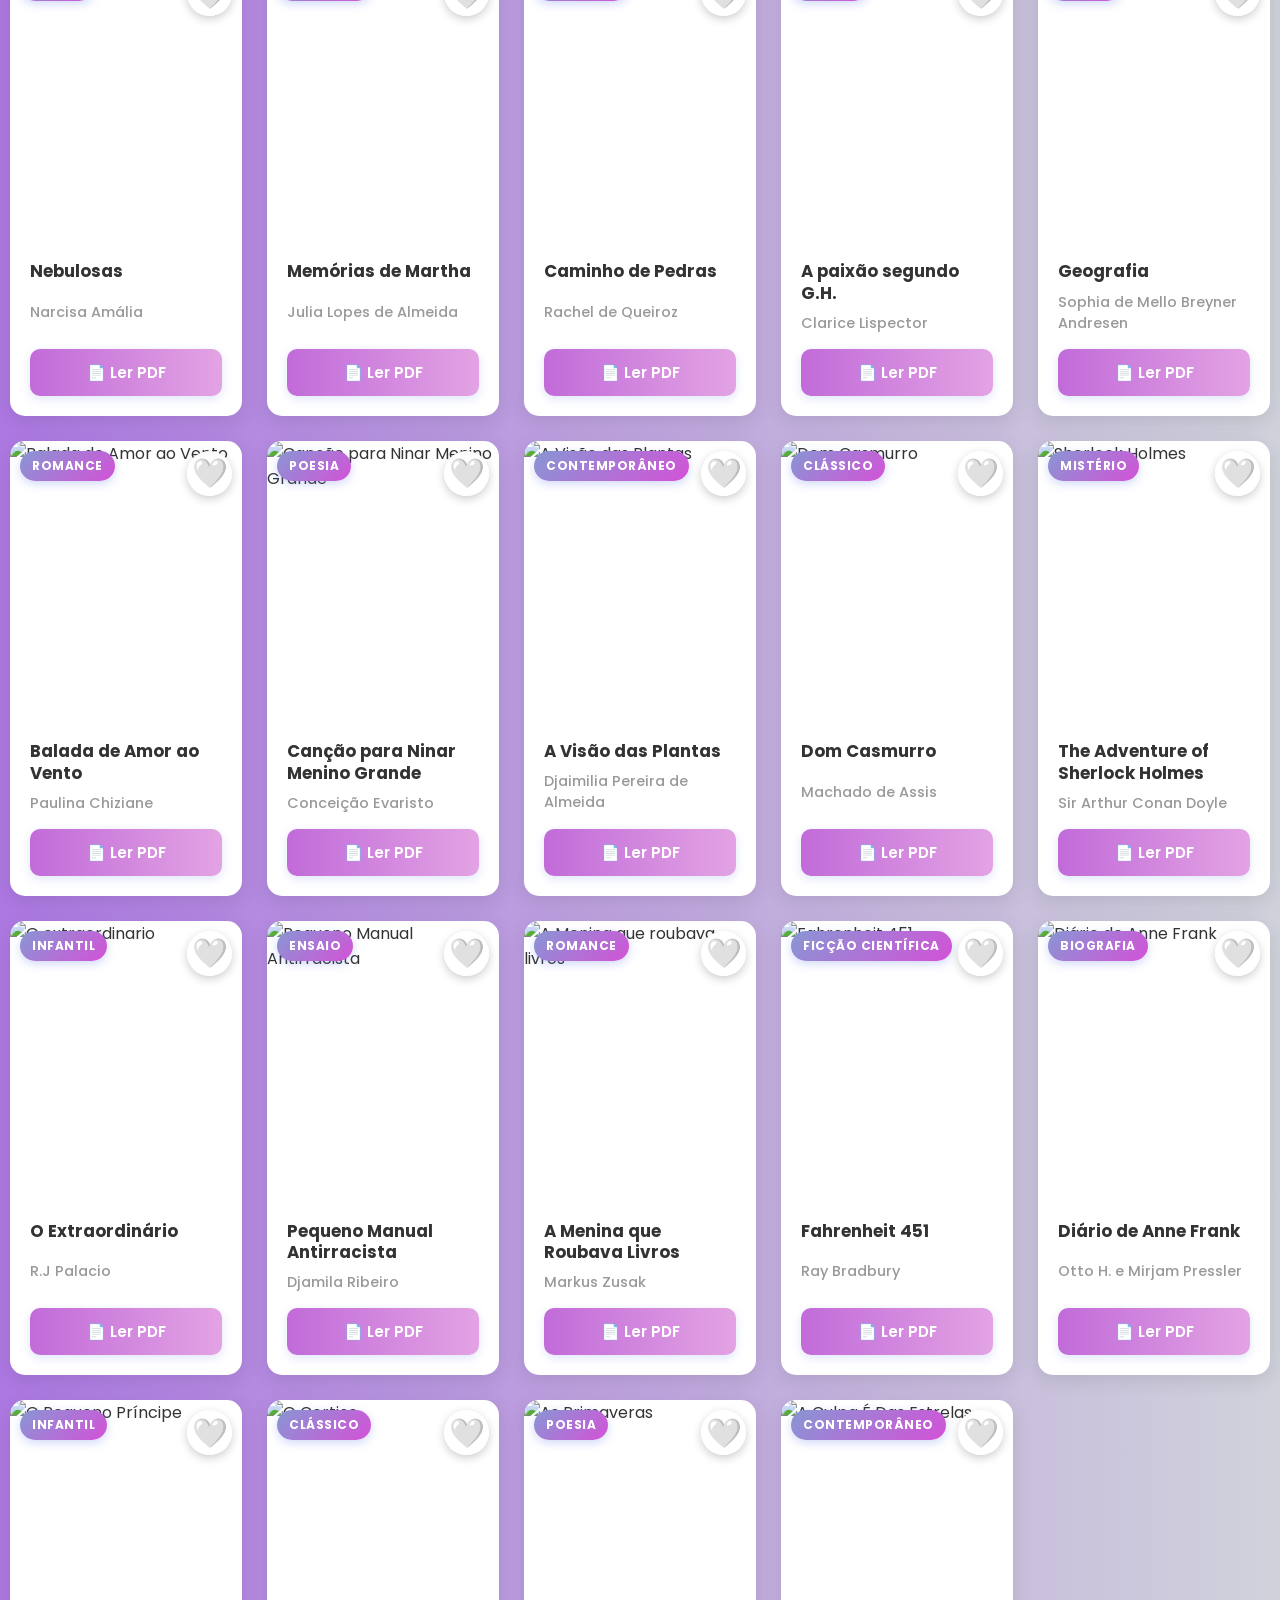
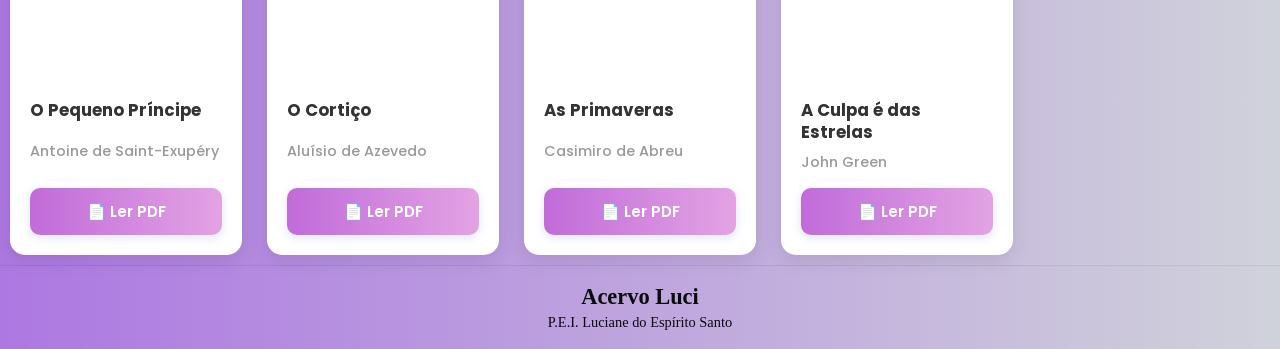
==== commit c3b12fd2: "new design new design" ====
--- a/index.html
+++ b/index.html
@@ -405,6 +405,12 @@
     </main>
 
     <div id="notification" class="notification"></div>
+    <footer>
+      <div class="footer-wrapper">
+        <p>Acervo Luci</p>
+        <span>P.E.I. Luciane do Espírito Santo</span>
+      </div>
+    </footer>
 
     <script src="script.js"></script> 
   </body>
--- a/style.css
+++ b/style.css
@@ -14,7 +14,7 @@
   min-height: 100vh;
   margin: 0;
   font-family: "Poppins", sans-serif;
-  background: linear-gradient(135deg, #667eea 0%, #764ba2 100%);
+  background: linear-gradient(to left, #d0d2db 0%, #ad78e2 100%);
   color: #333;
 }
 
@@ -31,7 +31,7 @@
   width: 100%;
   text-align: center;
   padding: 18px 20px;
-  background: linear-gradient(to right, #9f74d7, #7e1dde);
+  background: linear-gradient(to left, #d0d2db 0%, #ad78e2 100%);
   color: #444;
   border-top: 1px solid rgba(0, 0, 0, 0.08);
 }
@@ -55,16 +55,16 @@
 }
 
 .footer-wrapper span {
-  font-size: 0.9rem;
+  font-size: 0.9rem;  
   font-family: cursive;
   color: #0a0a0a;
 }
 
-/* HEADER */
+/* HEADER */  
 header {
-  background: rgba(255, 255, 255, 0.95);
-  border-radius: 20px;
-  padding: 40px 20px;
+  background: linear-gradient(to top, #d0d2db 0%, #ad78e2 100%);
+  border-radius: 5px;
+  padding: 30px 20px;
   margin-bottom: 40px;
   box-shadow: 0 10px 40px rgba(0, 0, 0, 0.15);
   text-align: center;
@@ -76,7 +76,7 @@
   font-size: clamp(2rem, 5vw, 3.5rem);
   margin-bottom: 10px;
   letter-spacing: 2px;
-  background: linear-gradient(to right, #7c19be, #aa73bd); 
+  background: linear-gradient(to right, #7c19be, #9f40bf); 
   -webkit-background-clip: text;
   background-clip: text;
 
@@ -99,7 +99,7 @@
 
 /* SEARCH E FILTERS CONTAINER */
 #search-filters-container {
-  background: rgba(255, 255, 255, 0.98);
+  background: linear-gradient(to bottom,#d0d2db 0%, #ad78e2 100%);
   border-radius: 20px;
   padding: 30px;
   margin-bottom: 30px;
@@ -195,7 +195,6 @@
   gap: 10px;
   justify-content: center;
 }
-
 .filter-btn {
   padding: 8px 16px;
   border: 2px solid #e0e0e0;
@@ -375,7 +374,7 @@
   position: absolute;
   top: 10px;
   left: 10px;
-  background: linear-gradient(135deg, #667eea 0%, #764ba2 100%);
+  background: linear-gradient(135deg, #8896d4 0%, #d352d7 100%);
   color: white;
   padding: 6px 12px;
   border-radius: 20px;
@@ -428,7 +427,7 @@
   padding: 12px;
   border: none;
   border-radius: 10px;
-  background: linear-gradient(135deg, #667eea 0%, #764ba2 100%);
+  background: linear-gradient(to left, #e3a3e3, #c16bd9 100%);
   color: white;
   font-family: "Poppins", sans-serif;
   font-weight: 600;
@@ -508,6 +507,16 @@
     font-size: 2rem;
   }
 
+  .header-content {
+    flex-direction: column;
+    align-items: center;
+    text-align: center;
+  }
+
+  .header-text {
+    align-items: center;
+  }
+
   #search-filters-container {
     padding: 20px;
   }
@@ -566,12 +575,21 @@
     border-radius: 15px;
   }
 
+  .header-content {
+    justify-content: center;
+  }
+
   .header-content h1 {
     font-size: 1.5rem;
   }
 
   .subtitle {
     font-size: 0.95rem;
+  }
+
+  .header-text {
+    align-items: center;
+    text-align: center;
   }
 
   #search-filters-container {
@@ -594,12 +612,12 @@
   }
 
   .container-acervo {
-    grid-template-columns: repeat(auto-fill, minmax(150px, 1fr));
+    grid-template-columns: 1fr;
     gap: 12px;
   }
 
   .livro-card img {
-    height: 200px;
+    height: 180px;
   }
 
   .category-badge {
@@ -633,6 +651,9 @@
   align-items: center; /* Alinha verticalmente ao centro */
   justify-content: center; /* Centraliza o bloco todo na tela */
   gap: 20px; /* Espaço entre a imagem e o texto */
+  max-width: 1100px;
+  margin: 0 auto;
+  flex-wrap: wrap;
 }
 
 /* Ajusta o tamanho da imagem da escola */
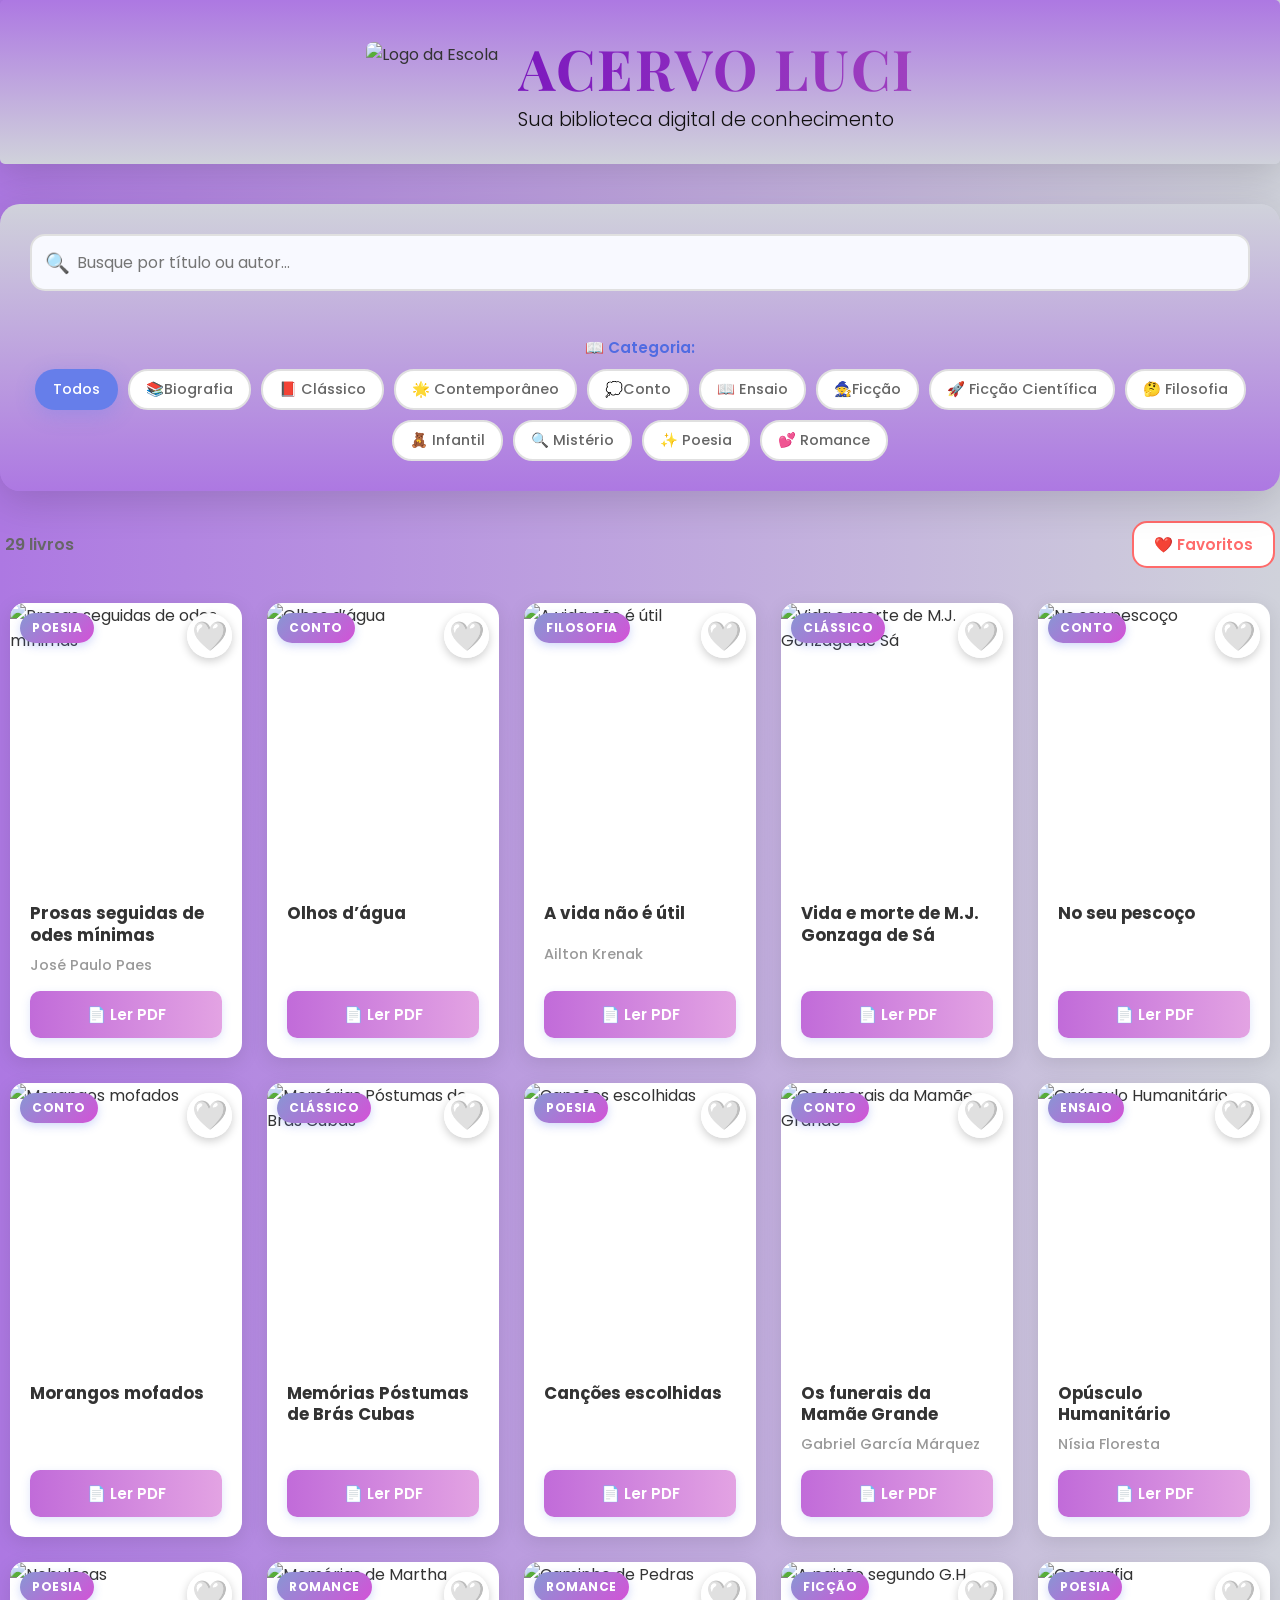
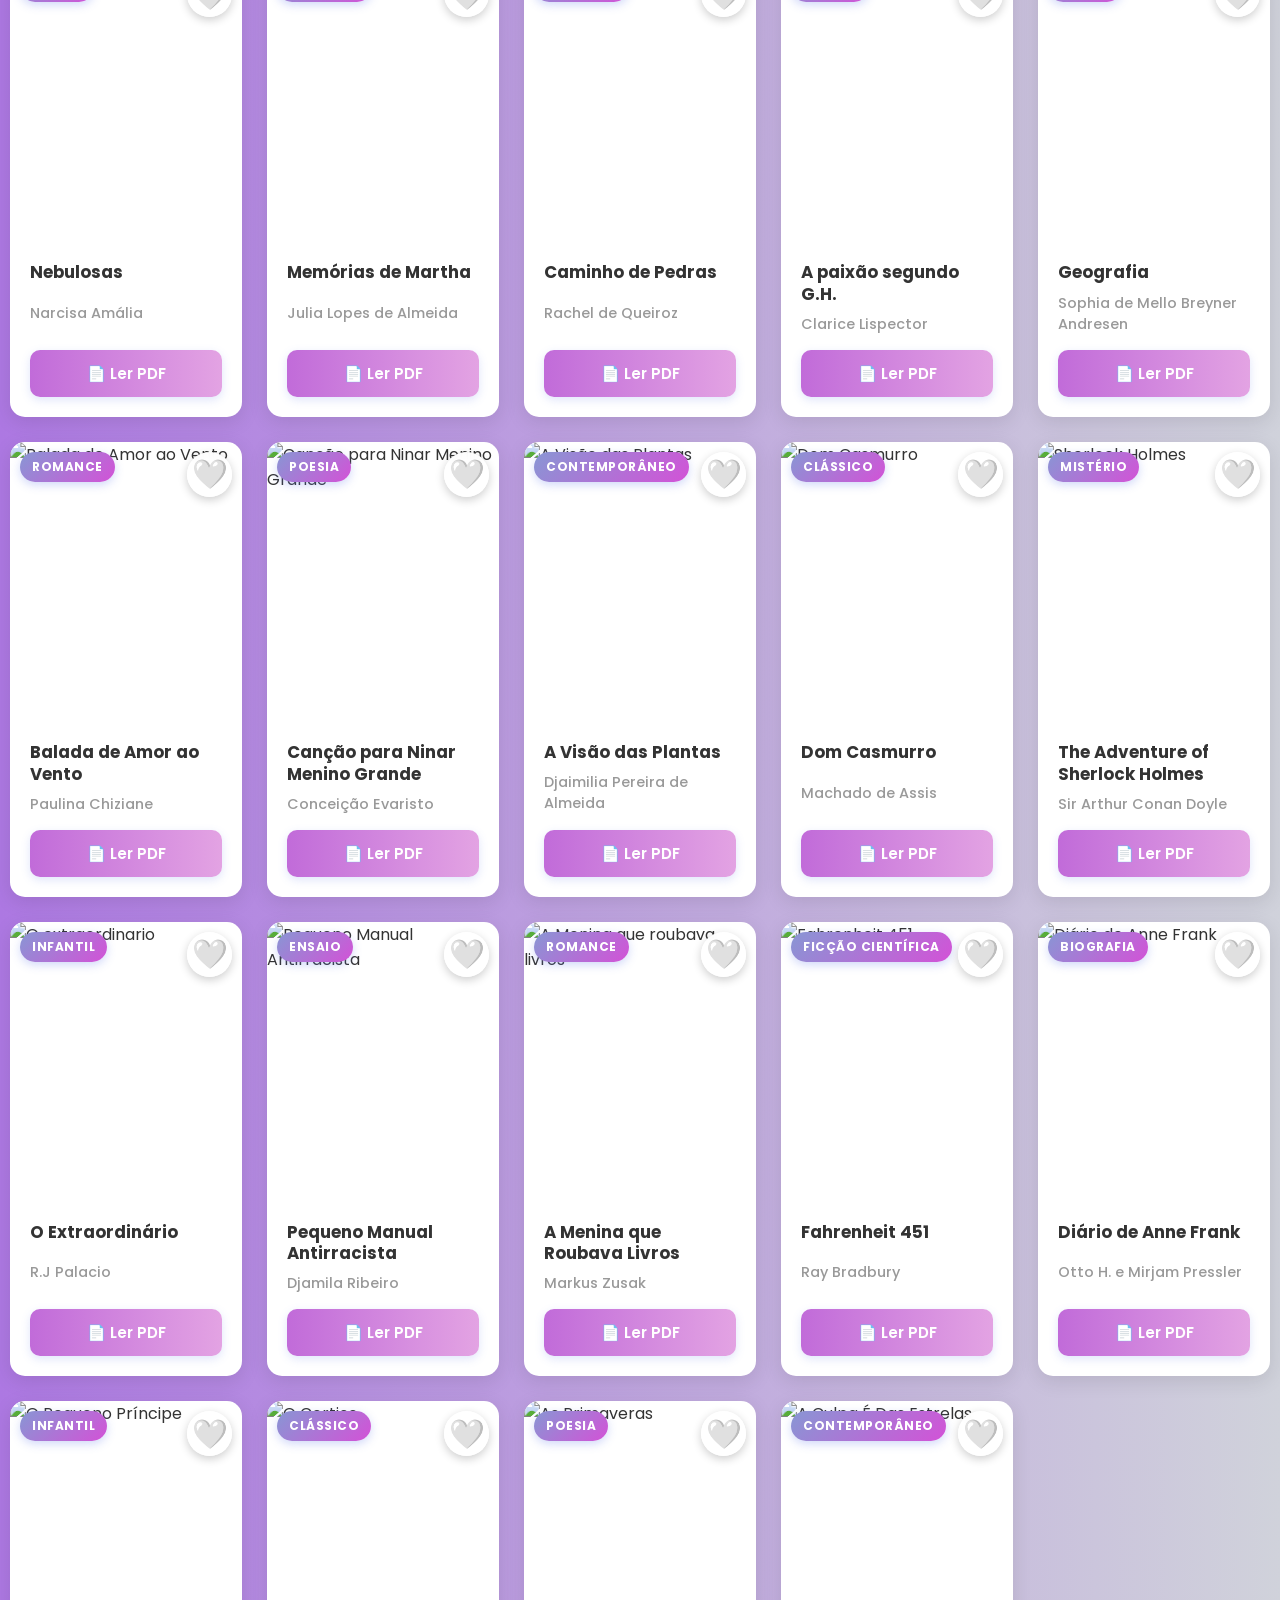
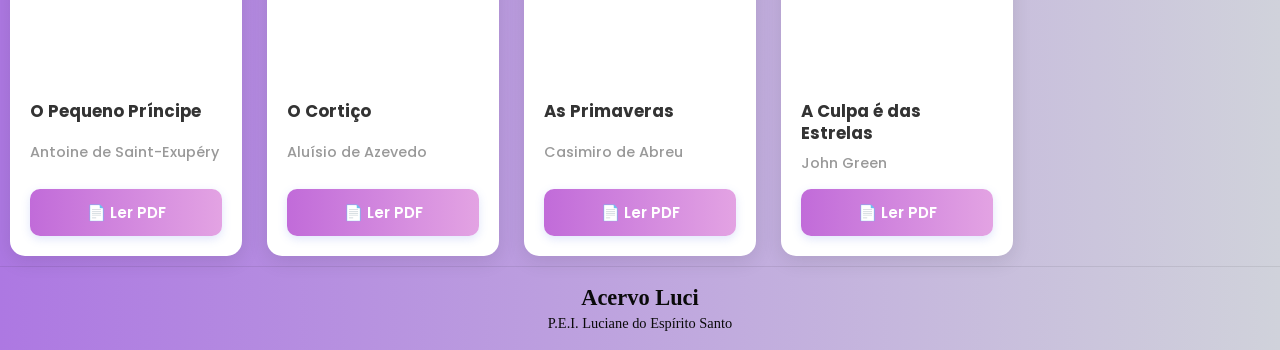
==== commit 0402aca4: "Add files via upload" ====
--- a/index.html
+++ b/index.html
@@ -334,7 +334,7 @@
         </div>
       </div>
 
-      <div class="livro-card" data-category="biografía" data-titulo="Diário de Anne Frank" data-autor="Otto H. e Mirjam Pressler">
+      <div class="livro-card" data-category="biografia" data-titulo="Diário de Anne Frank" data-autor="Otto H. e Mirjam Pressler">
         <button class="favorite-btn" title="Adicionar aos favoritos">🤍</button>
         <span class="category-badge">Biografia</span>
         <img src="https://cdn.record.com.br/wp-content/uploads/2019/06/26040055/3954.jpeg" alt="Diário de Anne Frank" />
--- a/style.css
+++ b/style.css
@@ -87,8 +87,9 @@
 
 .subtitle {
   color: #100f0f;
-  font-size: 1.1rem;
-  font-weight: 300;
+  font-size: 1.2rem;
+  font-weight: 350;
+  
 }
 
 /* MAIN CONTENT */
@@ -126,14 +127,14 @@
 }
 
 input#ph:hover {
-  border-color: #667eea;
+  border-color: #cf83de;
   box-shadow: 0 5px 20px rgba(102, 126, 234, 0.1);
 }
 
 input#ph:focus {
   outline: none;
-  border-color: #667eea;
-  box-shadow: 0 0 0 4px rgba(102, 126, 234, 0.2);
+  border-color: #ea66e6;
+  box-shadow: 0 0 0 4px rgba(157, 47, 212, 0.2);
   background-color: white;
 }
 
@@ -168,7 +169,7 @@
   flex-wrap: wrap;
   gap: 30px;
   padding-top: 20px;
-  border-top: 2px solid #f0f0f0;
+  
   justify-content: center;
 }
 
@@ -185,7 +186,7 @@
 .filter-group label,
 .sort-group label {
   font-weight: 600;
-  color: #667eea;
+  color: #506be2;
   font-size: 0.95rem;
 }
 
@@ -209,13 +210,13 @@
 }
 
 .filter-btn:hover {
-  border-color: #667eea;
-  color: #667eea;
+  border-color: #e366ea;
+  color: #e366ea;
   transform: translateY(-2px);
 }
 
 .filter-btn.active {
-  background: linear-gradient(135deg, #667eea 0%, #764ba2 100%);
+  background: linear-gradient(135deg, #667eea 0%, #667eea 100%);
   color: white;
   border-color: transparent;
   box-shadow: 0 5px 20px rgba(102, 126, 234, 0.3);
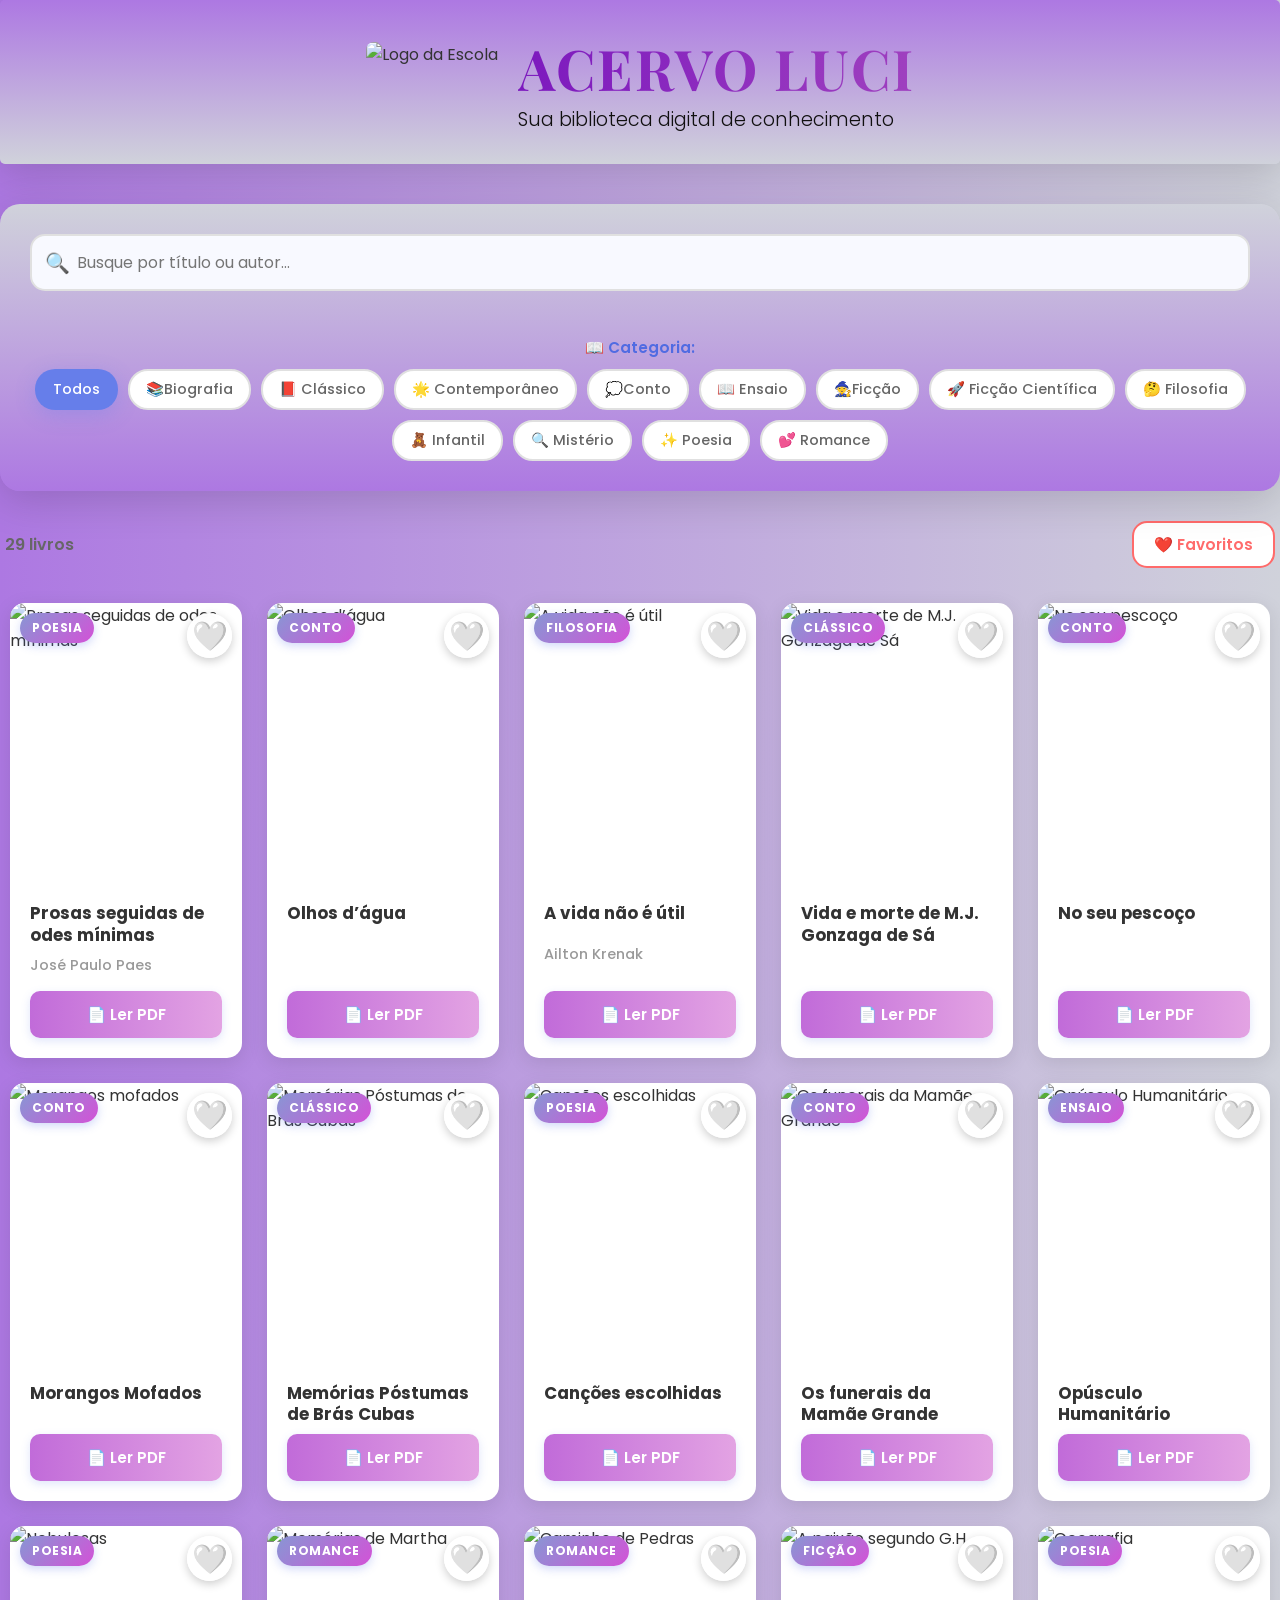
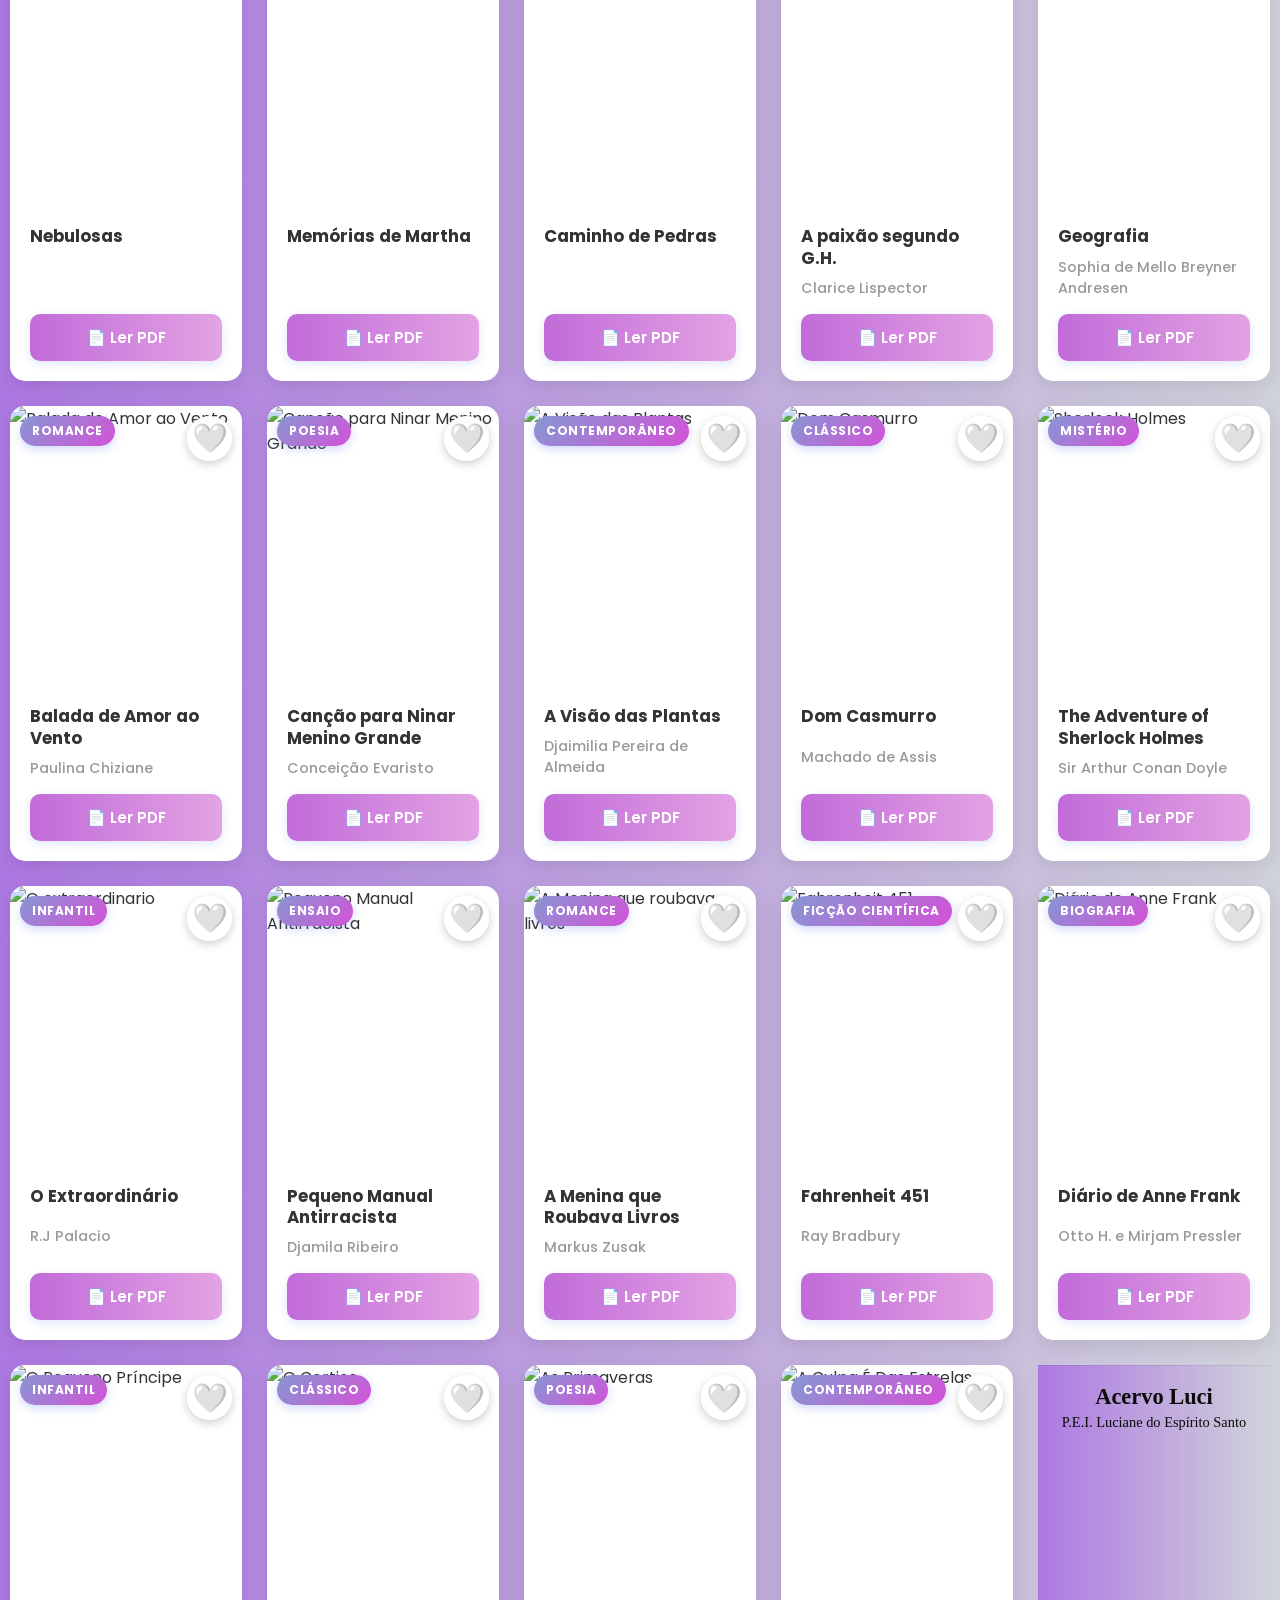
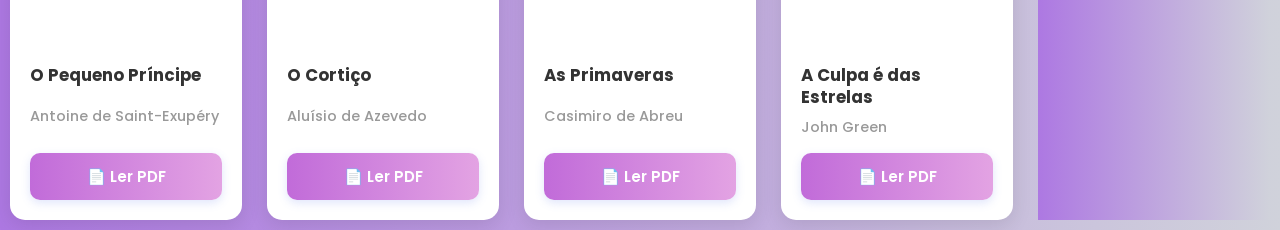
==== commit 35484919: "Add files via upload" ====
--- a/index.html
+++ b/index.html
@@ -117,7 +117,7 @@
           <span class="category-badge">Conto</span>
           <img src="https://guiadoestudante.abril.com.br/wp-content/uploads/sites/4/2024/04/morangos-mofados.jpg?quality=70&strip=info&w=1000" alt="Morangos mofados" />
           <div class="livro-info">
-            <h3>Morangos mofados</h3>
+            <h3>Morangos Mofados</h3>
             <a href="leitor.html?livro=morangos-mofados">
               <button class="pdf-btn">📄 Ler PDF</button>
               </a>
@@ -154,8 +154,9 @@
           <img src="https://m.media-amazon.com/images/I/51Fi3zztN9L._SY445_SX342_QL70_ML2_.jpg" alt="Os funerais da Mamãe Grande" />
           <div class="livro-info">
             <h3>Os funerais da Mamãe Grande</h3>
-            <p class="author">Gabriel García Márquez</p>
-            <button class="pdf-btn">📄 Ler PDF</button>
+            <a href="leitor.html?livro=funerais-mamae-grande">
+              <button class="pdf-btn">📄 Ler PDF</button>
+              </a>
           </div>
         </div>
 
@@ -165,8 +166,9 @@
           <img src="https://m.media-amazon.com/images/I/610aNquhBNL._SY522_.jpg" alt="Opúsculo Humanitário" />
           <div class="livro-info">
             <h3>Opúsculo Humanitário</h3>
-            <p class="author">Nísia Floresta</p>
-            <button class="pdf-btn">📄 Ler PDF</button>
+            <a href="leitor.html?livro=opusculo-humanitario">
+              <button class="pdf-btn">📄 Ler PDF</button>
+              </a>
           </div>
         </div>
         
@@ -176,8 +178,9 @@
           <img src="https://m.media-amazon.com/images/I/61m7VGxYw9L._SY522_.jpg" alt="Nebulosas" />
           <div class="livro-info">
             <h3>Nebulosas</h3>
-            <p class="author">Narcisa Amália</p>
-            <button class="pdf-btn">📄 Ler PDF</button>
+            <a href="leitor.html?livro=nebulosas">
+              <button class="pdf-btn">📄 Ler PDF</button>
+              </a>
           </div>
         </div>
         
@@ -187,10 +190,12 @@
           <img src="https://m.media-amazon.com/images/I/81Aw9rKdNuL._SY522_.jpg" alt="Memórias de Martha" />
           <div class="livro-info">
             <h3>Memórias de Martha</h3>
-            <p class="author">Julia Lopes de Almeida</p>
-            <button class="pdf-btn">📄 Ler PDF</button>
-          </div>
-        </div>
+             <a href="leitor.html?livro=memorias-de-martha">
+              <button class="pdf-btn">📄 Ler PDF</button>
+              </a>
+          </div>
+        </div>
+            
         
         <div class="livro-card" data-category="romance" data-titulo="Caminho de Pedras" data-autor="Rachel de Queiroz">
           <button class="favorite-btn">🤍</button>
@@ -198,11 +203,12 @@
           <img src="https://m.media-amazon.com/images/I/718Cw8G6OmL._SY522_.jpg" alt="Caminho de Pedras" />
           <div class="livro-info">
             <h3>Caminho de Pedras</h3>
-            <p class="author">Rachel de Queiroz</p>
-            <button class="pdf-btn">📄 Ler PDF</button>
-          </div>
-        </div>
-        
+            <a href="leitor.html?livro=caminho-de-pedras">
+              <button class="pdf-btn">📄 Ler PDF</button>
+              </a>
+          </div>
+        </div>
+
         <div class="livro-card" data-category="ficção" data-titulo="A paixão segundo G.H." data-autor="Clarice Lispector">
           <button class="favorite-btn">🤍</button>
           <span class="category-badge">Ficção</span>
@@ -232,7 +238,9 @@
           <div class="livro-info">
             <h3>Balada de Amor ao Vento</h3>
             <p class="author">Paulina Chiziane</p>
-            <button class="pdf-btn">📄 Ler PDF</button>
+            <a href="leitor.html?livro=balada-amor-vento">
+              <button class="pdf-btn">📄 Ler PDF</button>
+              </a>
           </div>
         </div>
         
@@ -243,7 +251,9 @@
           <div class="livro-info">
             <h3>Canção para Ninar Menino Grande</h3>
             <p class="author">Conceição Evaristo</p>
-            <button class="pdf-btn">📄 Ler PDF</button>
+            <a href="leitor.html?livro=cancao-ninar-menino-grande">
+              <button class="pdf-btn">📄 Ler PDF</button>
+              </a>
           </div>
         </div>
         
@@ -254,9 +264,12 @@
           <div class="livro-info">
             <h3>A Visão das Plantas</h3>
             <p class="author">Djaimilia Pereira de Almeida</p>
-            <button class="pdf-btn">📄 Ler PDF</button>
-          </div>
-        </div>
+            <a href="leitor.html?livro=visao-das-plantas">
+              <button class="pdf-btn">📄 Ler PDF</button>
+              </a>
+          </div>
+        </div>
+
       <div class="livro-card" data-category="clássico" data-titulo="Dom Casmurro" data-autor="Machado de Assis">
         <button class="favorite-btn" title="Adicionar aos favoritos">🤍</button>
         <span class="category-badge">Clássico</span>
@@ -264,23 +277,24 @@
         <div class="livro-info">
           <h3>Dom Casmurro</h3>
           <p class="author">Machado de Assis</p>
-          <a href="https://www.curso-objetivo.br/vestibular/assets/download/obras-literarias/machado-de-assis/dom-casmurro.pdf" target="_blank">
-            <button class="pdf-btn">📄 Ler PDF</button>
-          </a>
-        </div>
-      </div>
+         <a href="leitor.html?livro=dom-casmurro">
+              <button class="pdf-btn">📄 Ler PDF</button>
+              </a>
+          </div>
+        </div>
+
       <div class="livro-card" data-category="mistério" data-titulo="The Adventure of Sherlock Holmes" data-autor="Sir Arthur Conan Doyle">
         <button class="favorite-btn" title="Adicionar aos favoritos">🤍</button>
         <span class="category-badge">Mistério</span>
-        <img src="https://encrypted-tbn0.gstatic.com/images?q=tbn:ANd9GcSGjyhtefrpsByXagOsukD6IX8NjF3xqDlxQw&s" alt="Sherlock Holmes" />
+        <img src="https://editorapaulus.vtexassets.com/arquivos/ids/166132-1200-auto?v=639160341761430000&width=1200&height=auto&aspect=true" alt="Sherlock Holmes" />
         <div class="livro-info">
           <h3>The Adventure of Sherlock Holmes</h3>
           <p class="author">Sir Arthur Conan Doyle</p>
-          <a href="https://kbook.com.br/wp-content/files_mf/asaventurasdesherlockholmes.pdf" target="_blank">
-            <button class="pdf-btn">📄 Ler PDF</button>
-          </a>
-        </div>
-      </div>
+          <a href="leitor.html?livro=sherlock-holmes">
+              <button class="pdf-btn">📄 Ler PDF</button>
+              </a>
+          </div>
+        </div>
 
       <div class="livro-card" data-category="infantil" data-titulo="O Extraordinário" data-autor="R.J Palacio">
         <button class="favorite-btn" title="Adicionar aos favoritos">🤍</button>
@@ -289,11 +303,11 @@
         <div class="livro-info">
           <h3>O Extraordinário</h3>
           <p class="author">R.J Palacio</p>
-          <a href="https://ima-rs.com.br/wp-content/uploads/2018/11/8o.-ano-Extraordinário-R.-J.-Palacio.pdf" target="_blank">
-            <button class="pdf-btn">📄 Ler PDF</button>
-          </a>
-        </div>
-      </div>
+          <a href="leitor.html?livro=extraordinario">
+              <button class="pdf-btn">📄 Ler PDF</button>
+              </a>
+          </div>
+        </div>
 
       <div class="livro-card" data-category="ensaio" data-titulo="Pequeno Manual Antirracista" data-autor="Djamila Ribeiro">
         <button class="favorite-btn" title="Adicionar aos favoritos">🤍</button>
@@ -315,11 +329,11 @@
         <div class="livro-info">
           <h3>A Menina que Roubava Livros</h3>
           <p class="author">Markus Zusak</p>
-          <a href="https://docs.google.com/file/d/0BxnyD0AkGuejVWhRRDhCblNHQm8/edit?pli=1&resourcekey=0-d9St1_DH1yXLOODADYHvqA" target="_blank">
-            <button class="pdf-btn">📄 Ler PDF</button>
-          </a>
-        </div>
-      </div>
+          <a href="leitor.html?livro=menina-roubava-livros">
+              <button class="pdf-btn">📄 Ler PDF</button>
+              </a>
+          </div>
+        </div>
 
       <div class="livro-card" data-category="ficção-científica" data-titulo="Fahrenheit 451" data-autor="Ray Bradbury">
         <button class="favorite-btn" title="Adicionar aos favoritos">🤍</button>
@@ -328,24 +342,24 @@
         <div class="livro-info">
           <h3>Fahrenheit 451</h3>
           <p class="author">Ray Bradbury</p>
-          <a href="https://letrasufpr.wordpress.com/wp-content/uploads/2016/08/fahrenheit-451-ray-bradbury.pdf" target="_blank">
-            <button class="pdf-btn">📄 Ler PDF</button>
-          </a>
-        </div>
-      </div>
+           <a href="leitor.html?livro=fahrenheit-451">
+              <button class="pdf-btn">📄 Ler PDF</button>
+              </a>
+          </div>
+        </div>
 
       <div class="livro-card" data-category="biografia" data-titulo="Diário de Anne Frank" data-autor="Otto H. e Mirjam Pressler">
         <button class="favorite-btn" title="Adicionar aos favoritos">🤍</button>
         <span class="category-badge">Biografia</span>
-        <img src="https://cdn.record.com.br/wp-content/uploads/2019/06/26040055/3954.jpeg" alt="Diário de Anne Frank" />
+        <img src="https://livrariacatolicosdeverdade.com.br/o-diario-de-anne-frank-bestbolso-capa-vermelha" alt="Diário de Anne Frank" />
         <div class="livro-info">
           <h3>Diário de Anne Frank</h3>
           <p class="author">Otto H. e Mirjam Pressler</p>
-          <a href="https://konektacommerce.nyc3.cdn.digitaloceanspaces.com/TEXT_SAMPLE_CONTENT/diario-de-anne-frank-edicao-luxo-237862-1.pdf" target="_blank">
-            <button class="pdf-btn">📄 Ler PDF</button>
-          </a>
-        </div>
-      </div>
+          <a href="leitor.html?livro=diario-anne-frank">
+              <button class="pdf-btn">📄 Ler PDF</button>
+              </a>
+          </div>
+        </div>
 
 
       <div class="livro-card" data-category="infantil" data-titulo="O Pequeno Príncipe" data-autor="Antoine de Saint-Exupéry">
@@ -355,11 +369,11 @@
         <div class="livro-info">
           <h3>O Pequeno Príncipe</h3>
           <p class="author">Antoine de Saint-Exupéry</p>
-          <a href="https://www.angatuba.sp.gov.br/public/admin/globalarq/uploads/files/O%20PEQUENO%20PRÍNCIPE%20-%207º%20ANOS.pdf" target="_blank">
-            <button class="pdf-btn">📄 Ler PDF</button>
-          </a>
-        </div>
-      </div>
+         <a href="leitor.html?livro=pequeno-principe">
+              <button class="pdf-btn">📄 Ler PDF</button>
+              </a>
+          </div>
+        </div>
     
 
       <div class="livro-card" data-category="clássico" data-titulo="O Cortiço" data-autor="Aluísio de Azevedo">
@@ -369,11 +383,11 @@
         <div class="livro-info">
           <h3>O Cortiço</h3>
           <p class="author">Aluísio de Azevedo</p>
-          <a href="http://www.culturatura.com.br/obras/O%20Cortiço.pdf" target="_blank">
-            <button class="pdf-btn">📄 Ler PDF</button>
-          </a>
-        </div>
-      </div>
+          <a href="leitor.html?livro=o-cortico">
+              <button class="pdf-btn">📄 Ler PDF</button>
+              </a>
+          </div>
+        </div>
 
 
       <div class="livro-card" data-category="poesia" data-titulo="As Primaveras" data-autor="Casimiro de Abreu">
@@ -383,11 +397,11 @@
         <div class="livro-info">
           <h3>As Primaveras</h3>
           <p class="author">Casimiro de Abreu</p>
-          <a href="http://www.culturatura.com.br/obras/as%20primaveras.pdf" target="_blank">
-            <button class="pdf-btn">📄 Ler PDF</button>
-          </a>
-        </div>
-      </div>
+          <a href="leitor.html?livro=as-primaveras">
+              <button class="pdf-btn">📄 Ler PDF</button>
+              </a>
+          </div>
+        </div>
 
       <div class="livro-card" data-category="contemporâneo" data-titulo="A Culpa é das Estrelas" data-autor="John Green">
         <button class="favorite-btn" title="Adicionar aos favoritos">🤍</button>
@@ -396,13 +410,11 @@
         <div class="livro-info">
           <h3>A Culpa é das Estrelas</h3>
           <p class="author">John Green</p>
-          <a href="https://8cdb81bf10.clvaw-cdnwnd.com/08446dbb9556d3060026f9b3265218ca/200008250-bc78dbc78f/A%20culpa%20é%20das%20Estrelas%20-%20John_Green.pdf" target="_blank">
-            <button class="pdf-btn">📄 Ler PDF</button>
-          </a>
-        </div>
-      </div>
-      </div>
-    </main>
+          <a href="leitor.html?livro=culpa-das-estrelas">
+              <button class="pdf-btn">📄 Ler PDF</button>
+              </a>
+          </div>
+        </div>
 
     <div id="notification" class="notification"></div>
     <footer>
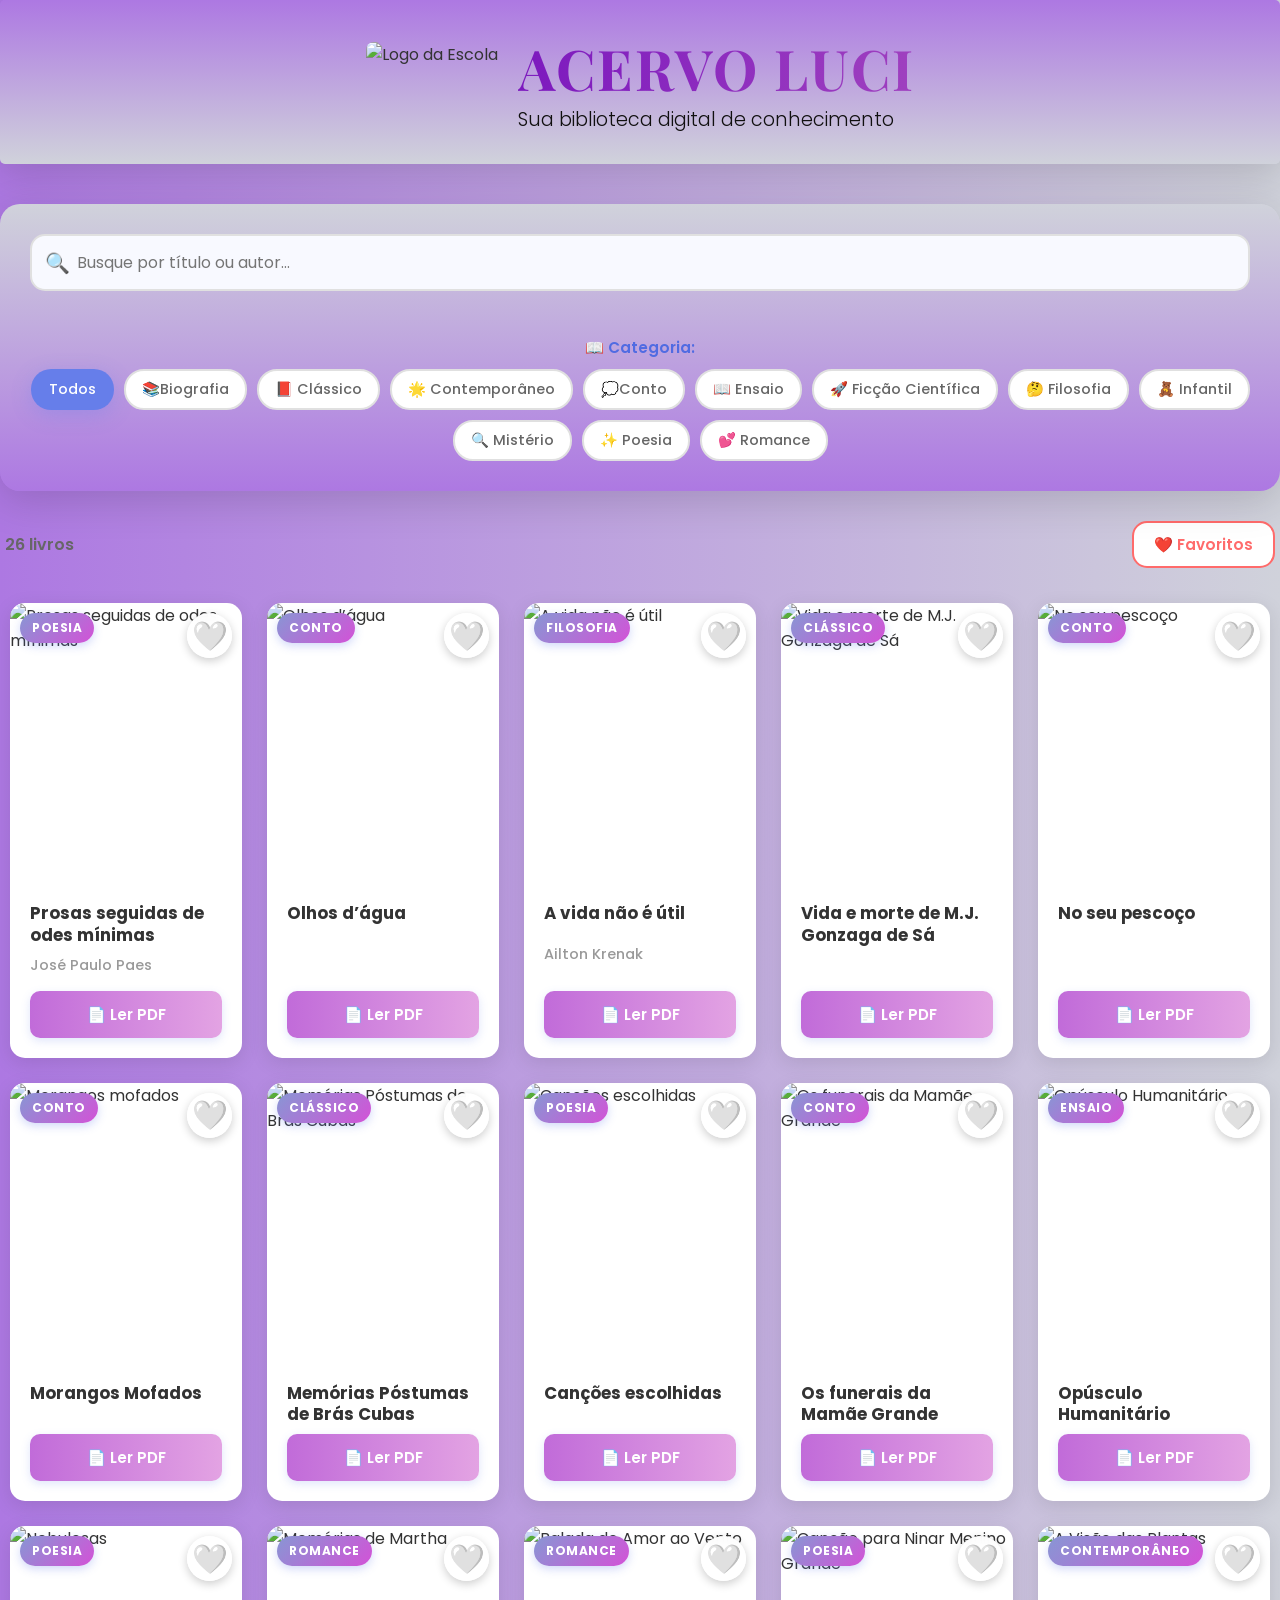
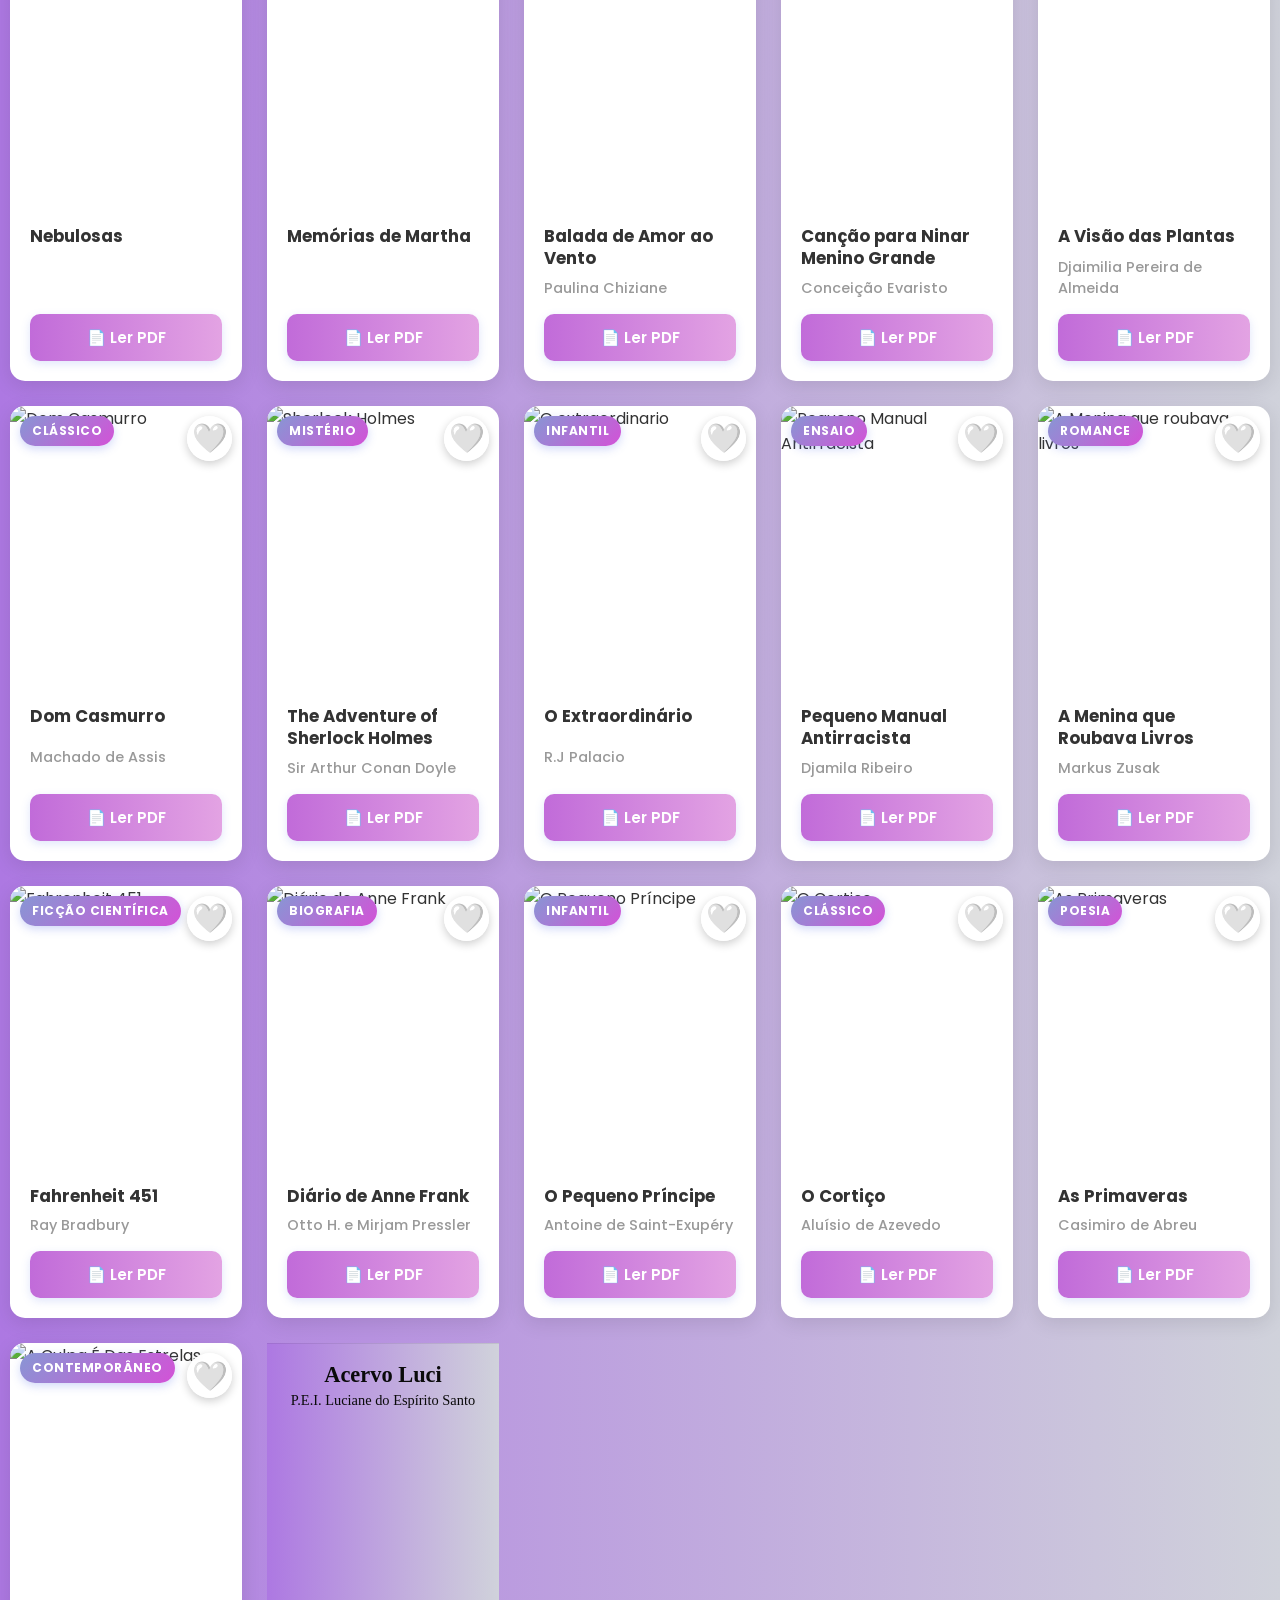
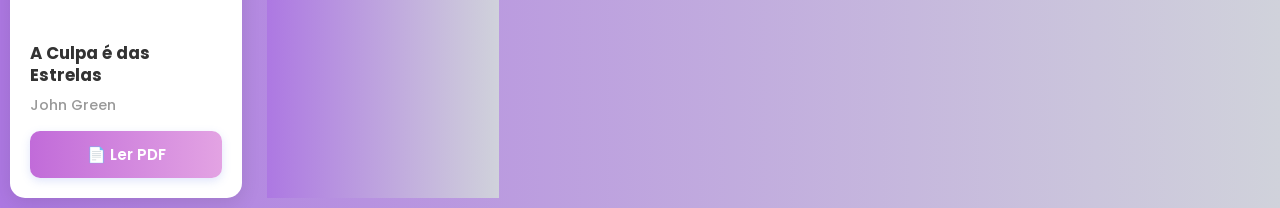
==== commit 677851cc: "Add files via upload" ====
--- a/index.html
+++ b/index.html
@@ -197,40 +197,6 @@
         </div>
             
         
-        <div class="livro-card" data-category="romance" data-titulo="Caminho de Pedras" data-autor="Rachel de Queiroz">
-          <button class="favorite-btn">🤍</button>
-          <span class="category-badge">Romance</span>
-          <img src="https://m.media-amazon.com/images/I/718Cw8G6OmL._SY522_.jpg" alt="Caminho de Pedras" />
-          <div class="livro-info">
-            <h3>Caminho de Pedras</h3>
-            <a href="leitor.html?livro=caminho-de-pedras">
-              <button class="pdf-btn">📄 Ler PDF</button>
-              </a>
-          </div>
-        </div>
-
-        <div class="livro-card" data-category="ficção" data-titulo="A paixão segundo G.H." data-autor="Clarice Lispector">
-          <button class="favorite-btn">🤍</button>
-          <span class="category-badge">Ficção</span>
-          <img src="https://m.media-amazon.com/images/I/51dK1zKEvGL._SY522_.jpg" alt="A paixão segundo G.H." />
-          <div class="livro-info">
-            <h3>A paixão segundo G.H.</h3>
-            <p class="author">Clarice Lispector</p>
-            <button class="pdf-btn">📄 Ler PDF</button>
-          </div>
-        </div>
-        
-        <div class="livro-card" data-category="poesia" data-titulo="Geografia" data-autor="Sophia de Mello Breyner Andresen">
-          <button class="favorite-btn">🤍</button>
-          <span class="category-badge">Poesia</span>
-          <img src="https://m.media-amazon.com/images/I/41qz+Qsw8tL.jpg" alt="Geografia" />
-          <div class="livro-info">
-            <h3>Geografia</h3>
-            <p class="author">Sophia de Mello Breyner Andresen</p>
-            <button class="pdf-btn">📄 Ler PDF</button>
-          </div>
-        </div>
-        
         <div class="livro-card" data-category="romance" data-titulo="Balada de Amor ao Vento" data-autor="Paulina Chiziane">
           <button class="favorite-btn">🤍</button>
           <span class="category-badge">Romance</span>
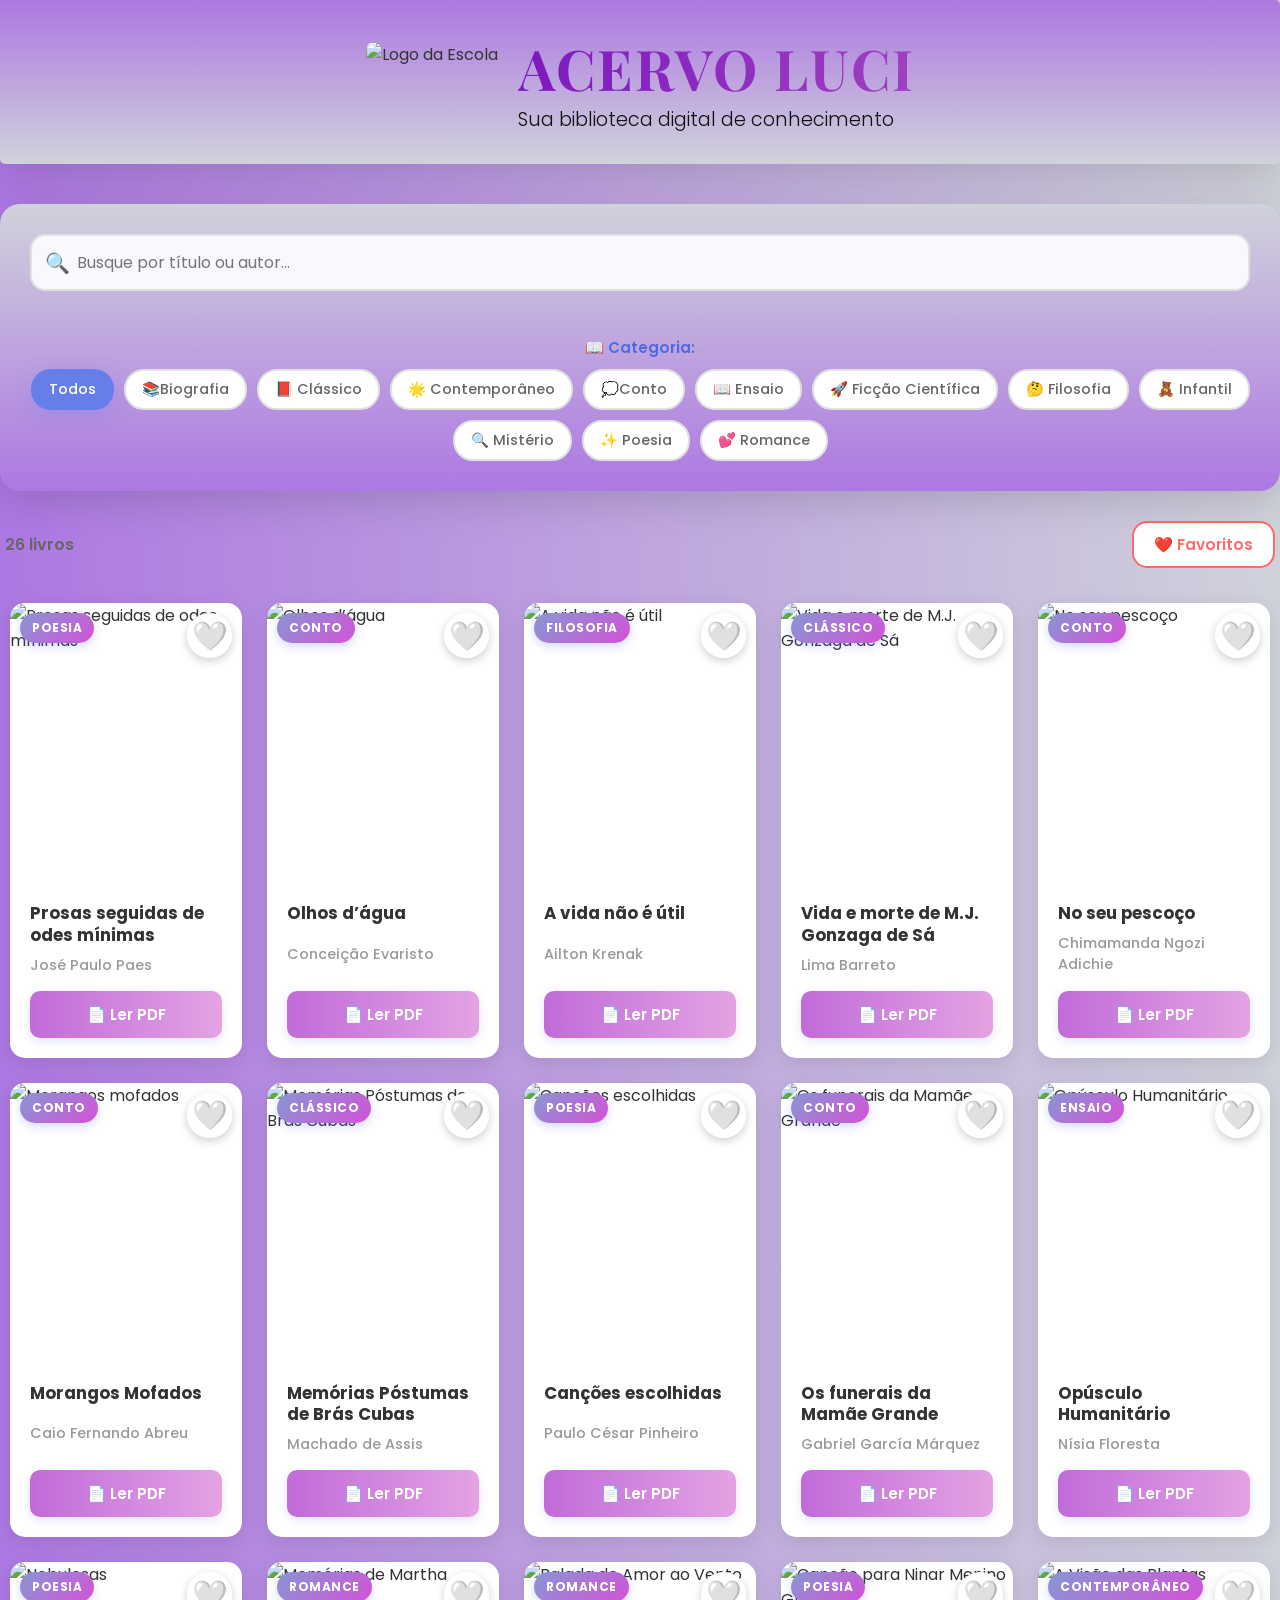
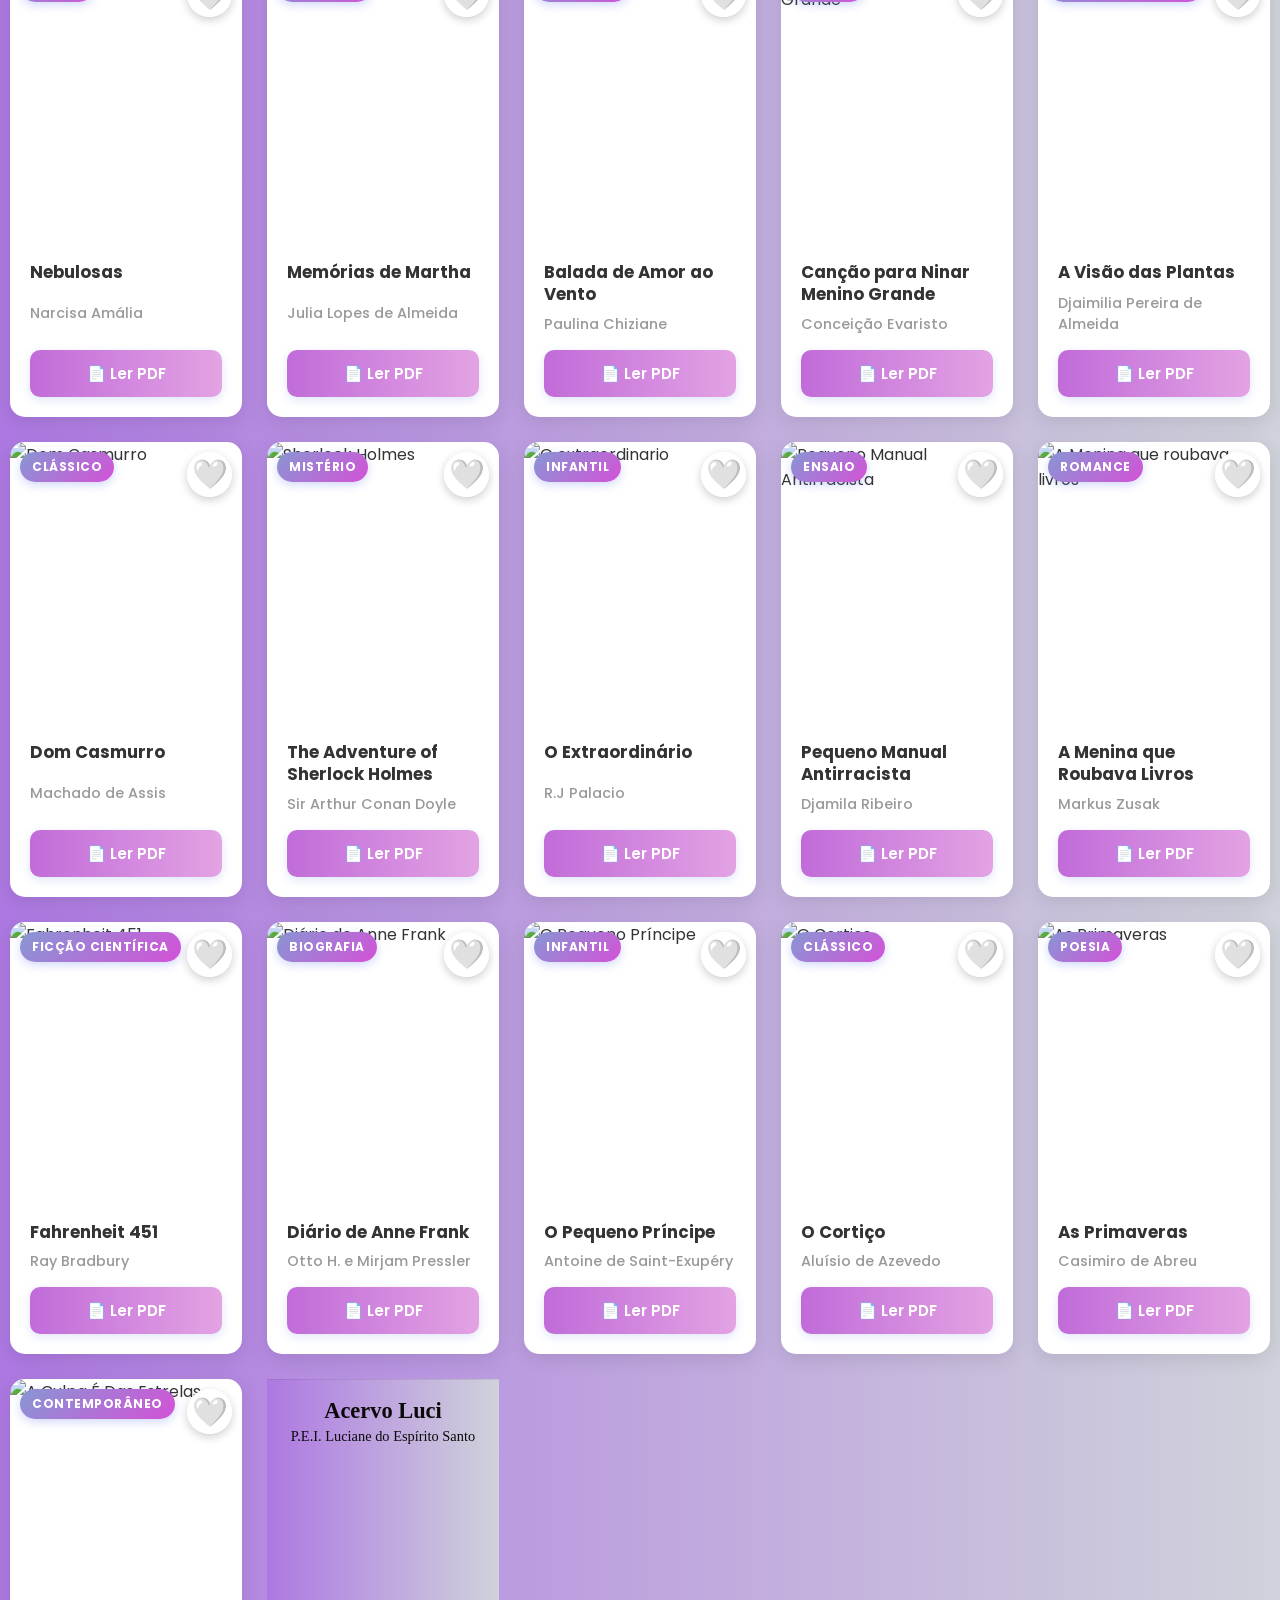
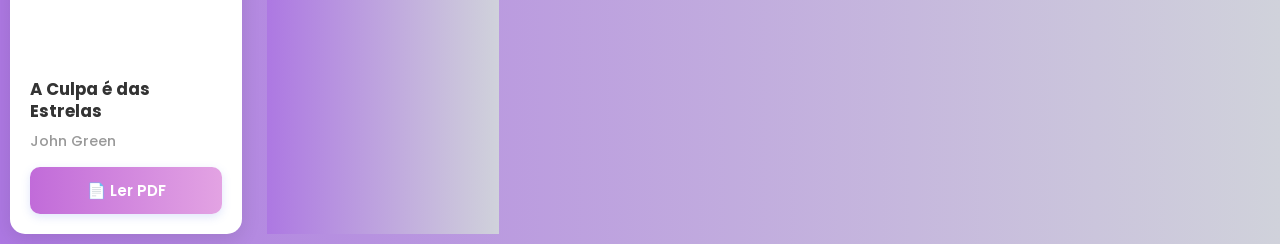
==== commit f3713bcb: "Update index.html" ====
--- a/index.html
+++ b/index.html
@@ -68,6 +68,7 @@
           <img src="https://m.media-amazon.com/images/I/414ql7ItreL._SX342_SY445_ML2_.jpg" alt="Olhos d’água" />
           <div class="livro-info">
             <h3>Olhos d’água</h3>
+            <p class="author">Conceição Evaristo</p>
             <a href="leitor.html?livro=olhos-dagua">
               <button class="pdf-btn">📄 Ler PDF</button>
             </a>
@@ -94,6 +95,7 @@
           <img src="https://m.media-amazon.com/images/I/41R0T+xKAeL._SY445_SX342_ML2_.jpg" alt="Vida e morte de M.J. Gonzaga de Sá" />
           <div class="livro-info">
             <h3>Vida e morte de M.J. Gonzaga de Sá</h3>
+            <p class="author">Lima Barreto</p>
             <a href="leitor.html?livro=gonzaga-de-sa">
               <button class="pdf-btn">📄 Ler PDF</button>
             </a>
@@ -106,6 +108,7 @@
           <img src="https://m.media-amazon.com/images/I/61GuJhsy3TL._SY522_.jpg" alt="No seu pescoço" />
           <div class="livro-info">
             <h3>No seu pescoço</h3>
+            <p class="author">Chimamanda Ngozi Adichie</p>
             <a href="leitor.html?livro=no-seu-pescoco">
               <button class="pdf-btn">📄 Ler PDF</button>
             </a>
@@ -118,6 +121,7 @@
           <img src="https://guiadoestudante.abril.com.br/wp-content/uploads/sites/4/2024/04/morangos-mofados.jpg?quality=70&strip=info&w=1000" alt="Morangos mofados" />
           <div class="livro-info">
             <h3>Morangos Mofados</h3>
+            <p class="author">Caio Fernando Abreu</p>
             <a href="leitor.html?livro=morangos-mofados">
               <button class="pdf-btn">📄 Ler PDF</button>
               </a>
@@ -130,6 +134,7 @@
           <img src="https://m.media-amazon.com/images/I/71OL9RU2tJL._SY522_.jpg" alt="Memórias Póstumas de Brás Cubas" />
           <div class="livro-info">
             <h3>Memórias Póstumas de Brás Cubas</h3>
+            <p class="author">Machado de Assis</p>
             <a href="leitor.html?livro=bras-cubas">
               <button class="pdf-btn">📄 Ler PDF</button>
               </a>
@@ -142,6 +147,7 @@
           <img src="https://blogger.googleusercontent.com/img/b/R29vZ2xl/AVvXsEj6E2V04zqQy1jITueHRdzxk3H5sryBW9v0XUooX6wiLcQIoKjZzTZvF1lUgK1qDGdLb1Cmx6-K8kFuiO_wo1pJ5368hrJPIP1veSXcQ6vc3ikN5c52pB8bfjhSaOAhiSF5ObWSO9JIfykID6aYvug18quOzzNnpCyr6x8hwkOmXm44-6HXS7tnEj1VfT4/w1200-h630-p-k-no-nu/Can%C3%A7%C3%B5es%20Escolhida%20-%20Cartola.png" alt="Canções escolhidas" />
           <div class="livro-info">
             <h3>Canções escolhidas</h3>
+            <p class="author">Paulo César Pinheiro</p>
             <a href="leitor.html?livro=cancoes-escolhidas">
               <button class="pdf-btn">📄 Ler PDF</button>
               </a>
@@ -154,6 +160,7 @@
           <img src="https://m.media-amazon.com/images/I/51Fi3zztN9L._SY445_SX342_QL70_ML2_.jpg" alt="Os funerais da Mamãe Grande" />
           <div class="livro-info">
             <h3>Os funerais da Mamãe Grande</h3>
+            <p class="author">Gabriel García Márquez</p>
             <a href="leitor.html?livro=funerais-mamae-grande">
               <button class="pdf-btn">📄 Ler PDF</button>
               </a>
@@ -166,6 +173,7 @@
           <img src="https://m.media-amazon.com/images/I/610aNquhBNL._SY522_.jpg" alt="Opúsculo Humanitário" />
           <div class="livro-info">
             <h3>Opúsculo Humanitário</h3>
+            <p class="author">Nísia Floresta</p>
             <a href="leitor.html?livro=opusculo-humanitario">
               <button class="pdf-btn">📄 Ler PDF</button>
               </a>
@@ -178,6 +186,7 @@
           <img src="https://m.media-amazon.com/images/I/61m7VGxYw9L._SY522_.jpg" alt="Nebulosas" />
           <div class="livro-info">
             <h3>Nebulosas</h3>
+            <p class="author">Narcisa Amália</p>
             <a href="leitor.html?livro=nebulosas">
               <button class="pdf-btn">📄 Ler PDF</button>
               </a>
@@ -190,6 +199,7 @@
           <img src="https://m.media-amazon.com/images/I/81Aw9rKdNuL._SY522_.jpg" alt="Memórias de Martha" />
           <div class="livro-info">
             <h3>Memórias de Martha</h3>
+            <p class="author">Julia Lopes de Almeida</p>
              <a href="leitor.html?livro=memorias-de-martha">
               <button class="pdf-btn">📄 Ler PDF</button>
               </a>
@@ -317,7 +327,7 @@
       <div class="livro-card" data-category="biografia" data-titulo="Diário de Anne Frank" data-autor="Otto H. e Mirjam Pressler">
         <button class="favorite-btn" title="Adicionar aos favoritos">🤍</button>
         <span class="category-badge">Biografia</span>
-        <img src="https://livrariacatolicosdeverdade.com.br/o-diario-de-anne-frank-bestbolso-capa-vermelha" alt="Diário de Anne Frank" />
+        <img src="https://m.media-amazon.com/images/I/513-4wHWI0L._AC_UF1000,1000_QL80_.jpg" alt="Diário de Anne Frank" />
         <div class="livro-info">
           <h3>Diário de Anne Frank</h3>
           <p class="author">Otto H. e Mirjam Pressler</p>
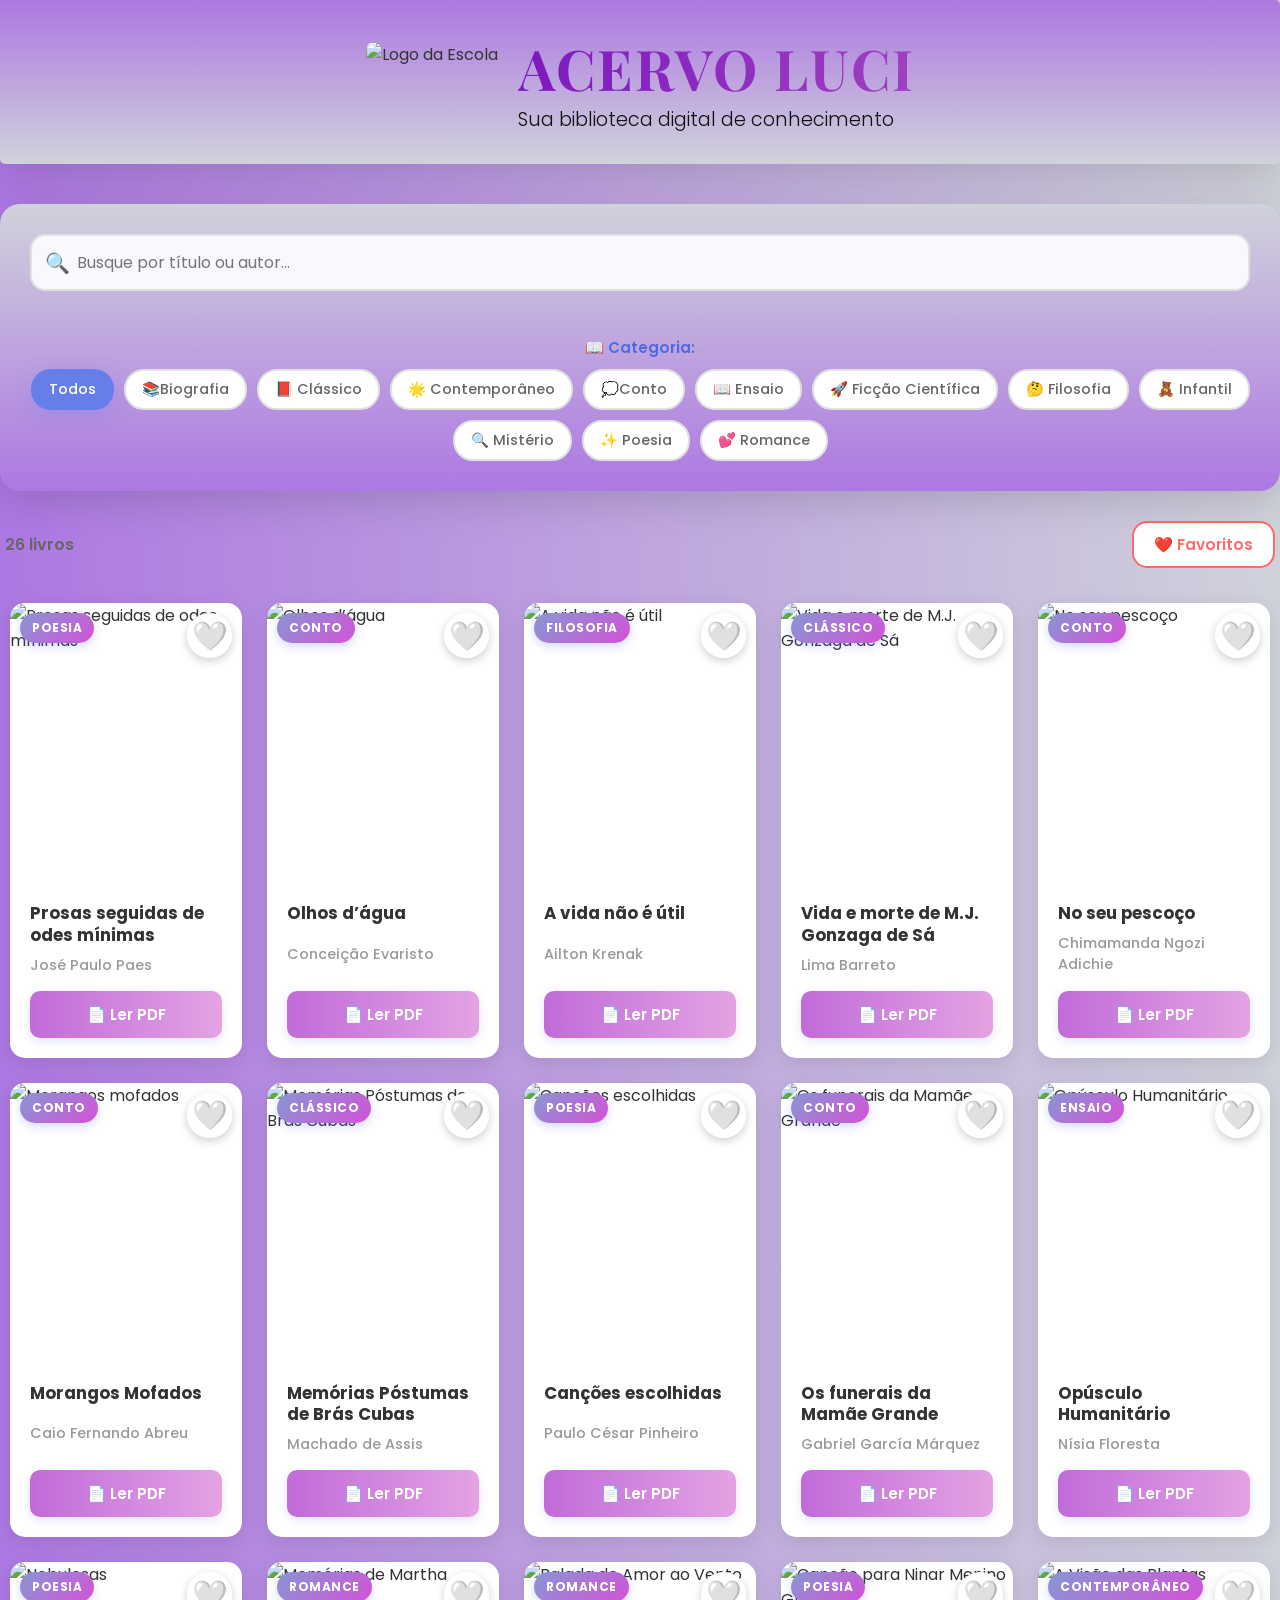
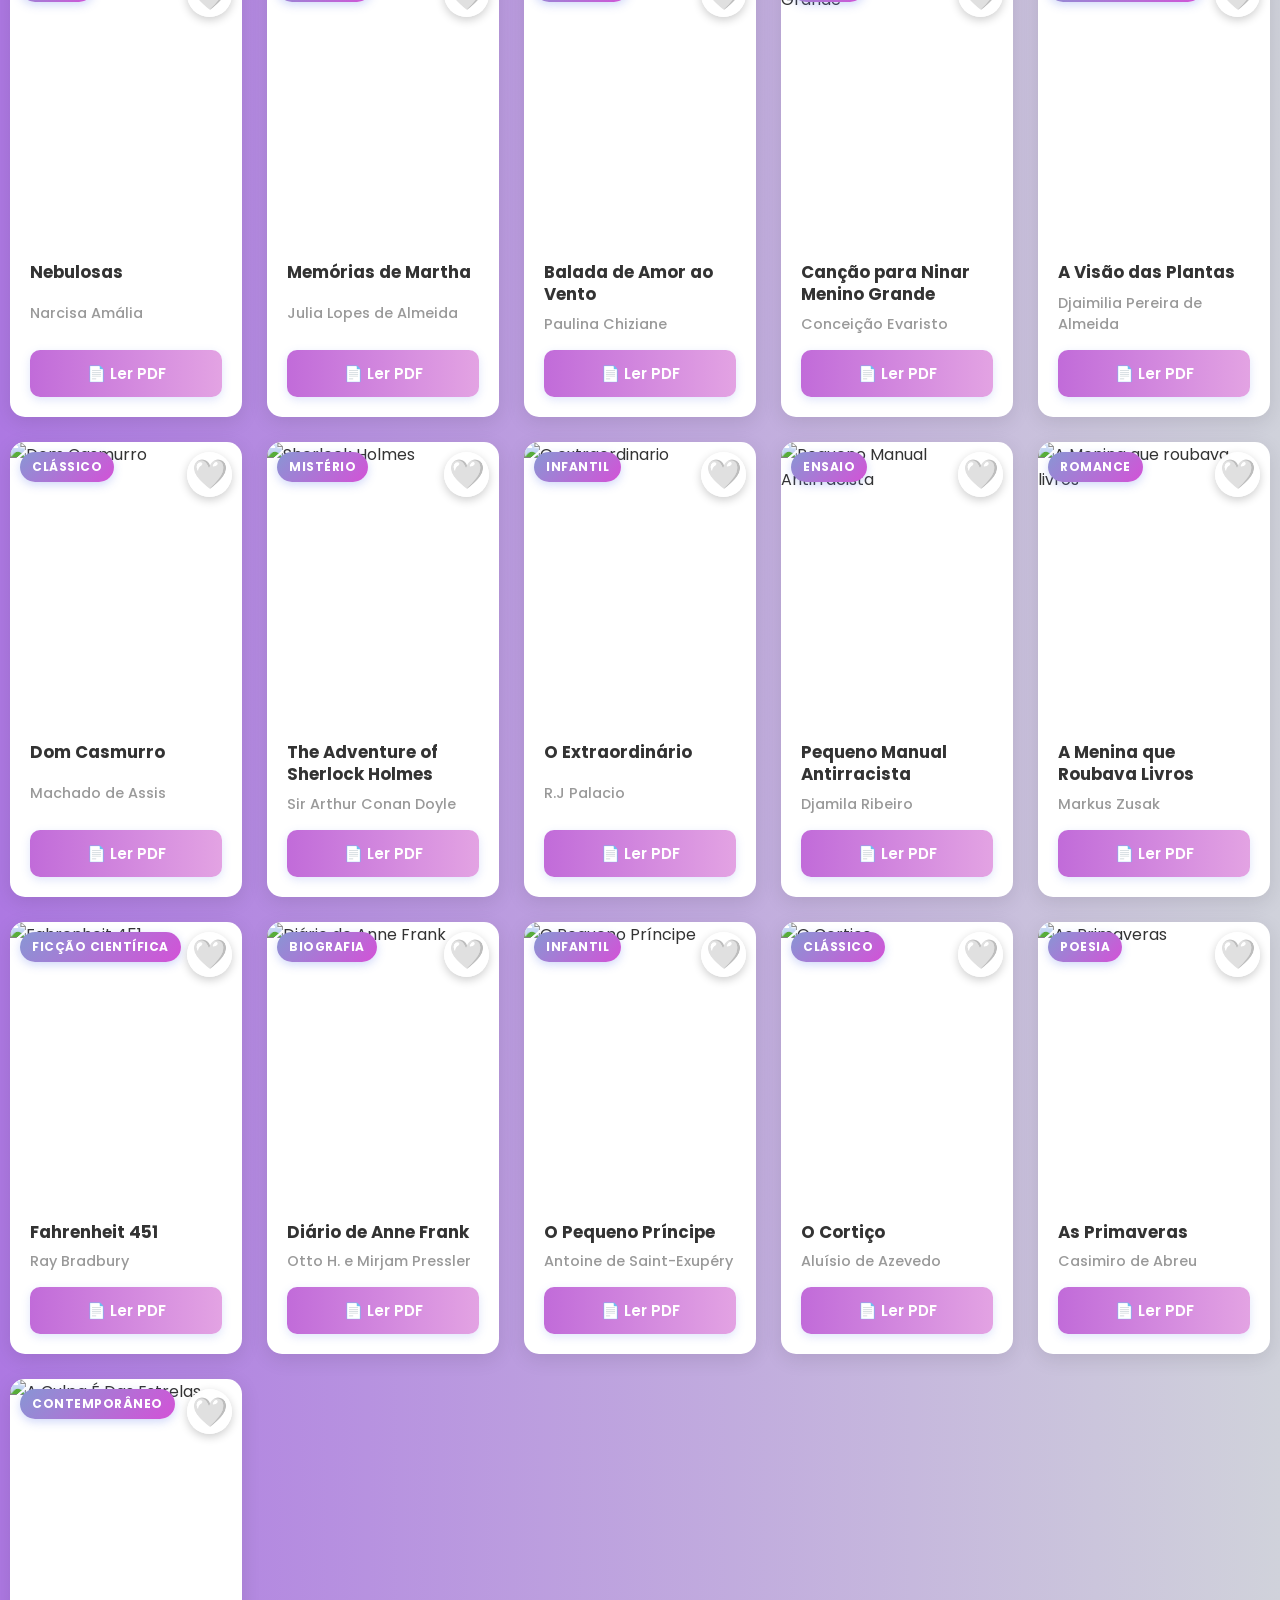
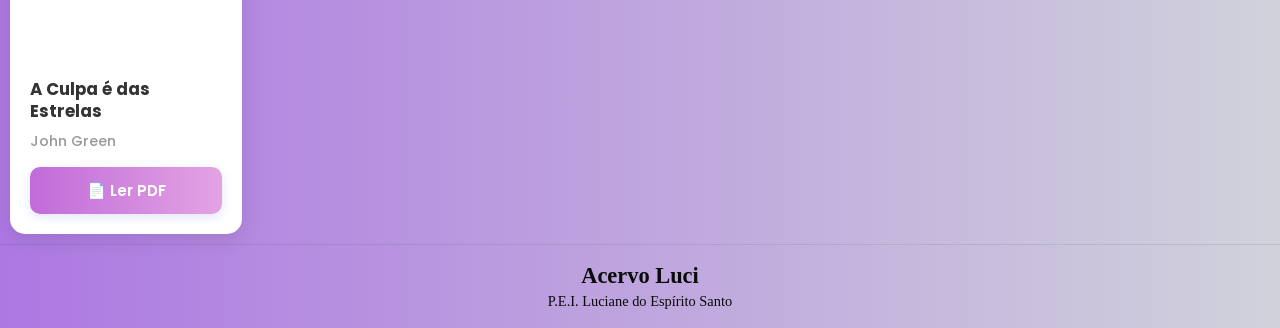
==== commit 336dbf49: "Fix footer positioning in index.html" ====
--- a/index.html
+++ b/index.html
@@ -391,6 +391,8 @@
               </a>
           </div>
         </div>
+      </div>
+    </main>
 
     <div id="notification" class="notification"></div>
     <footer>
